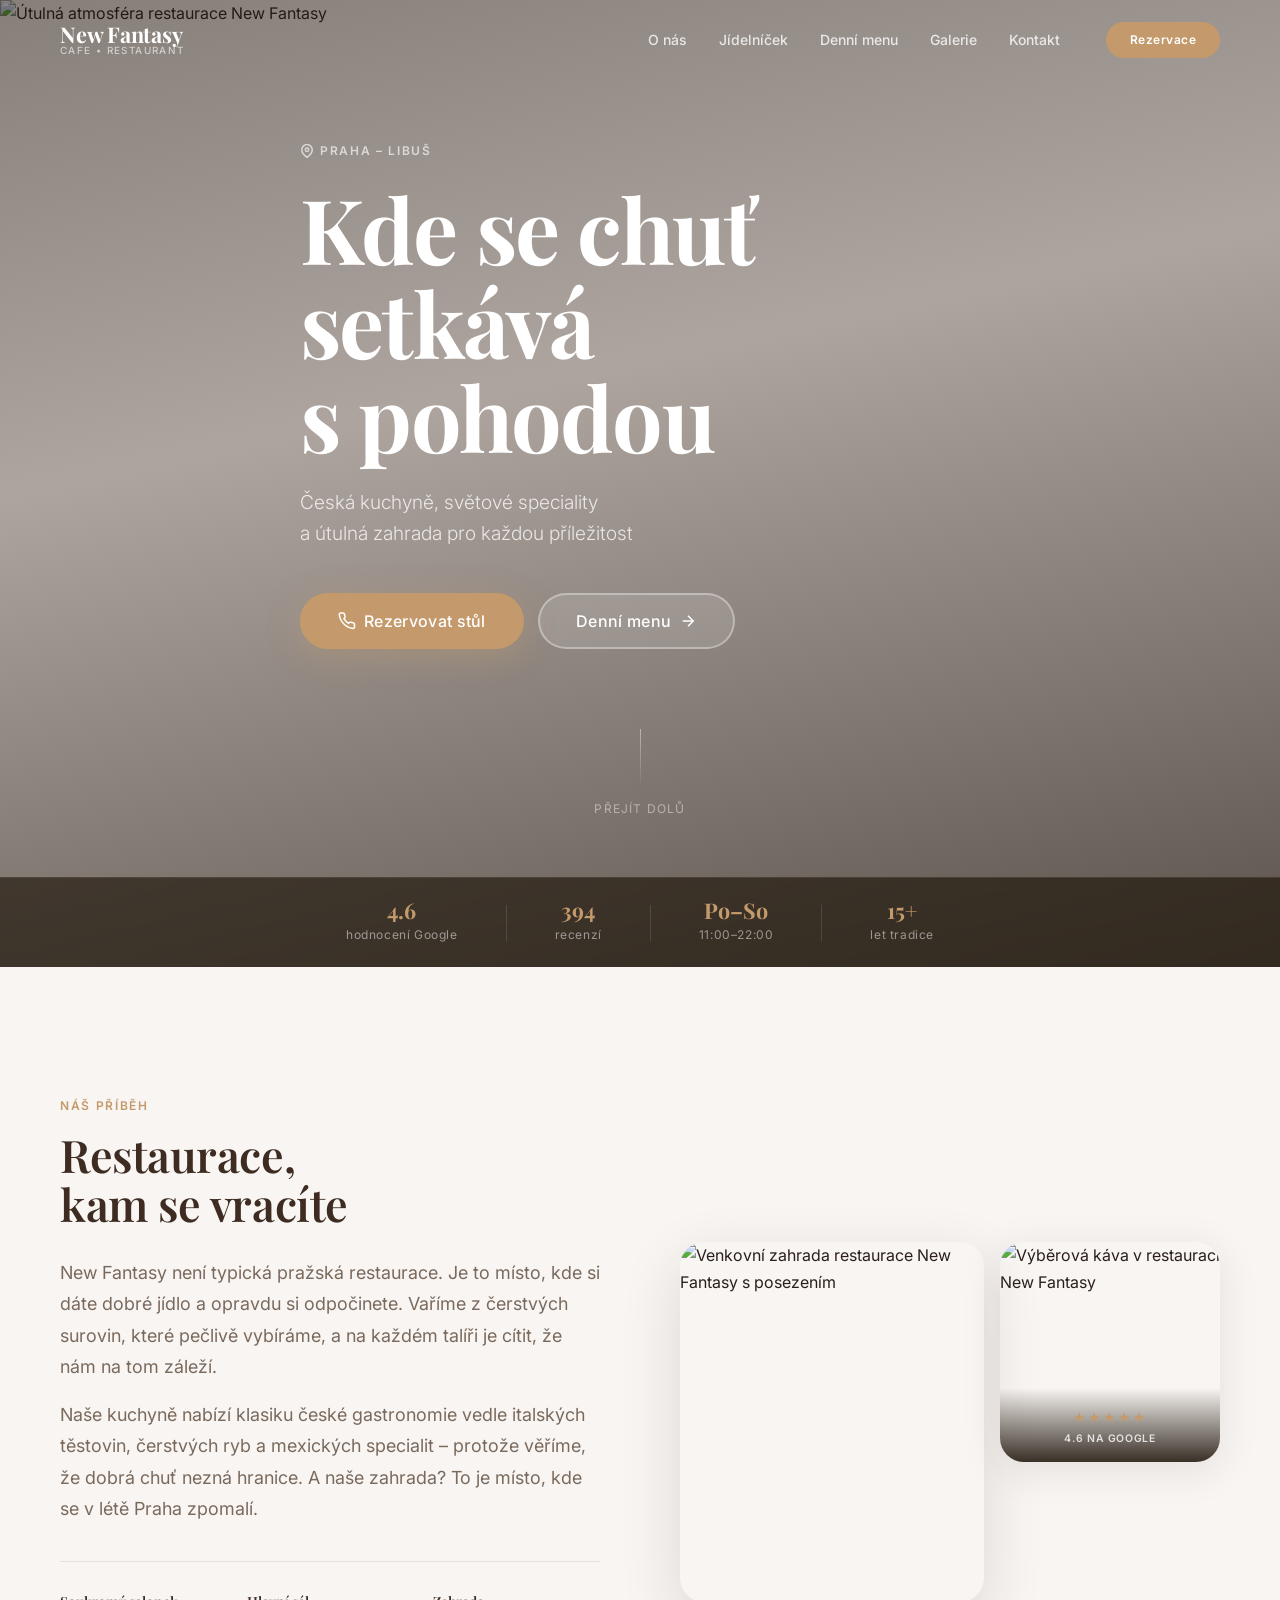
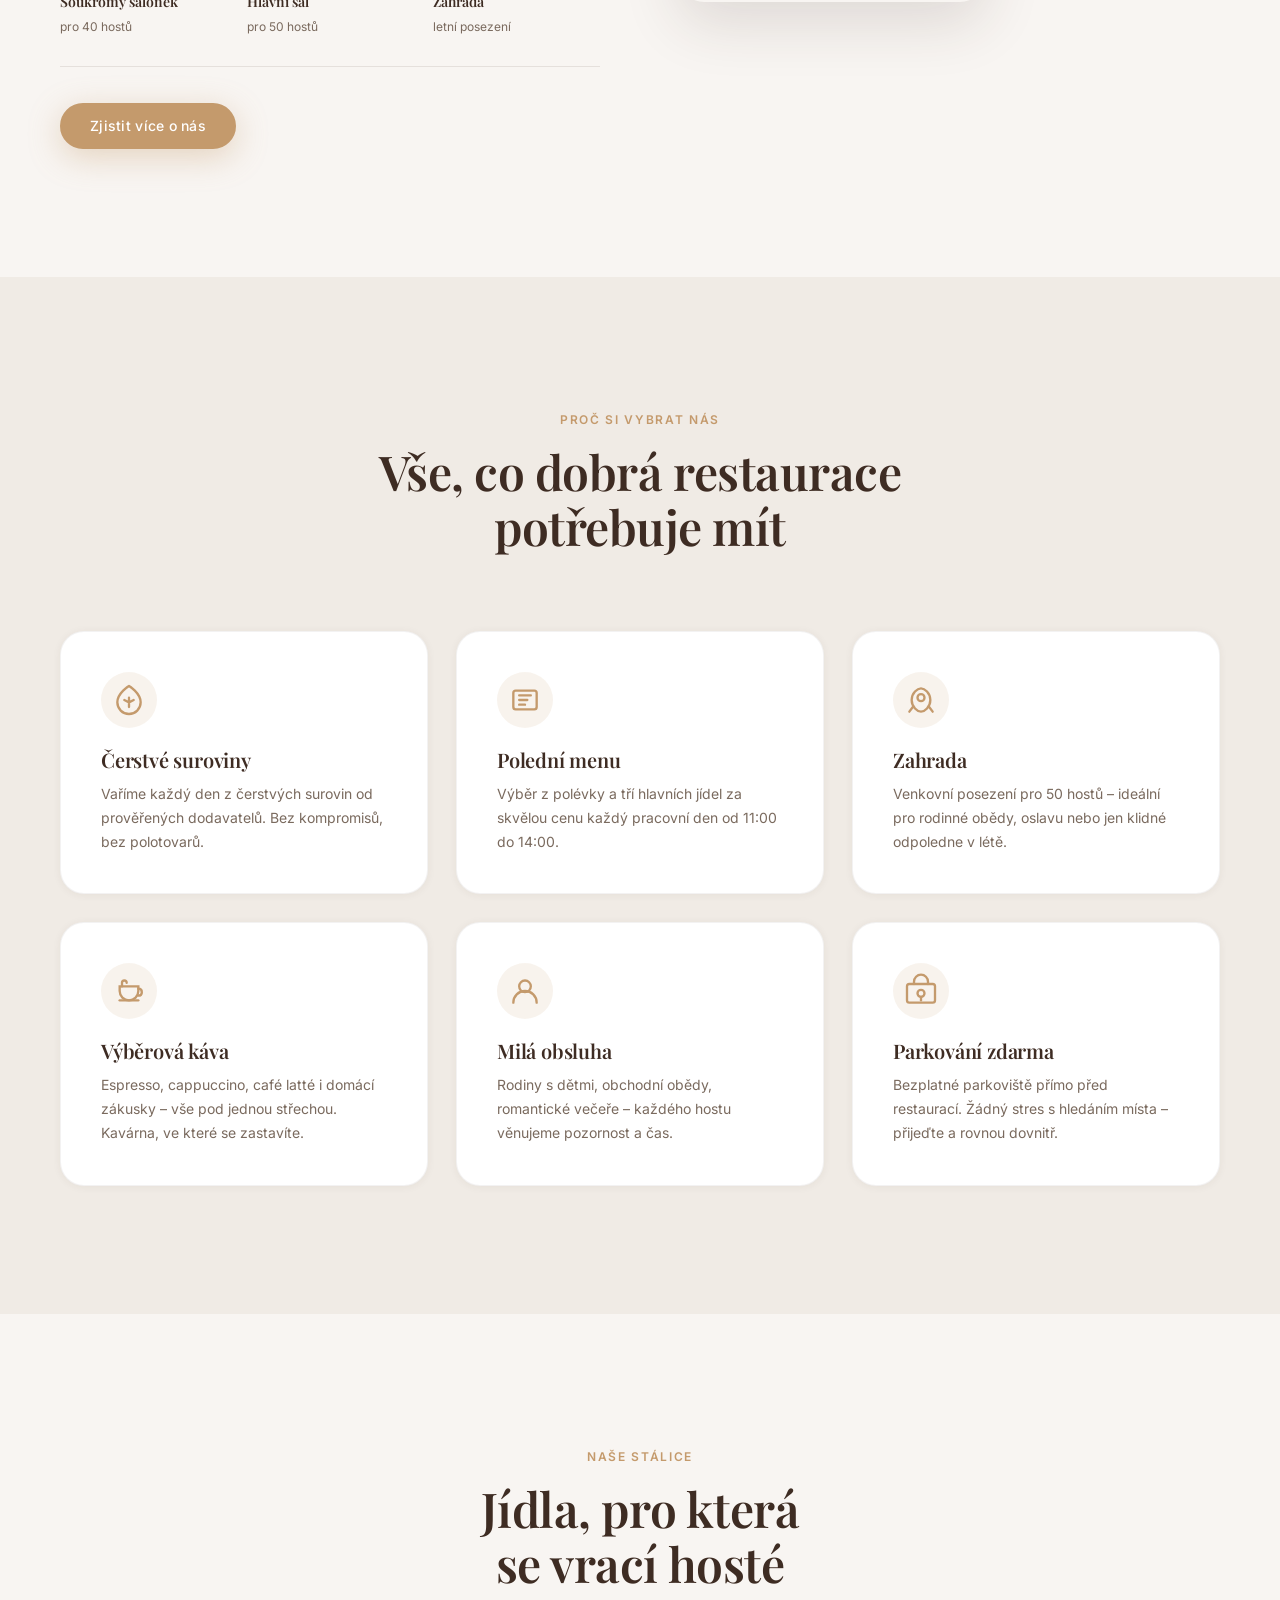
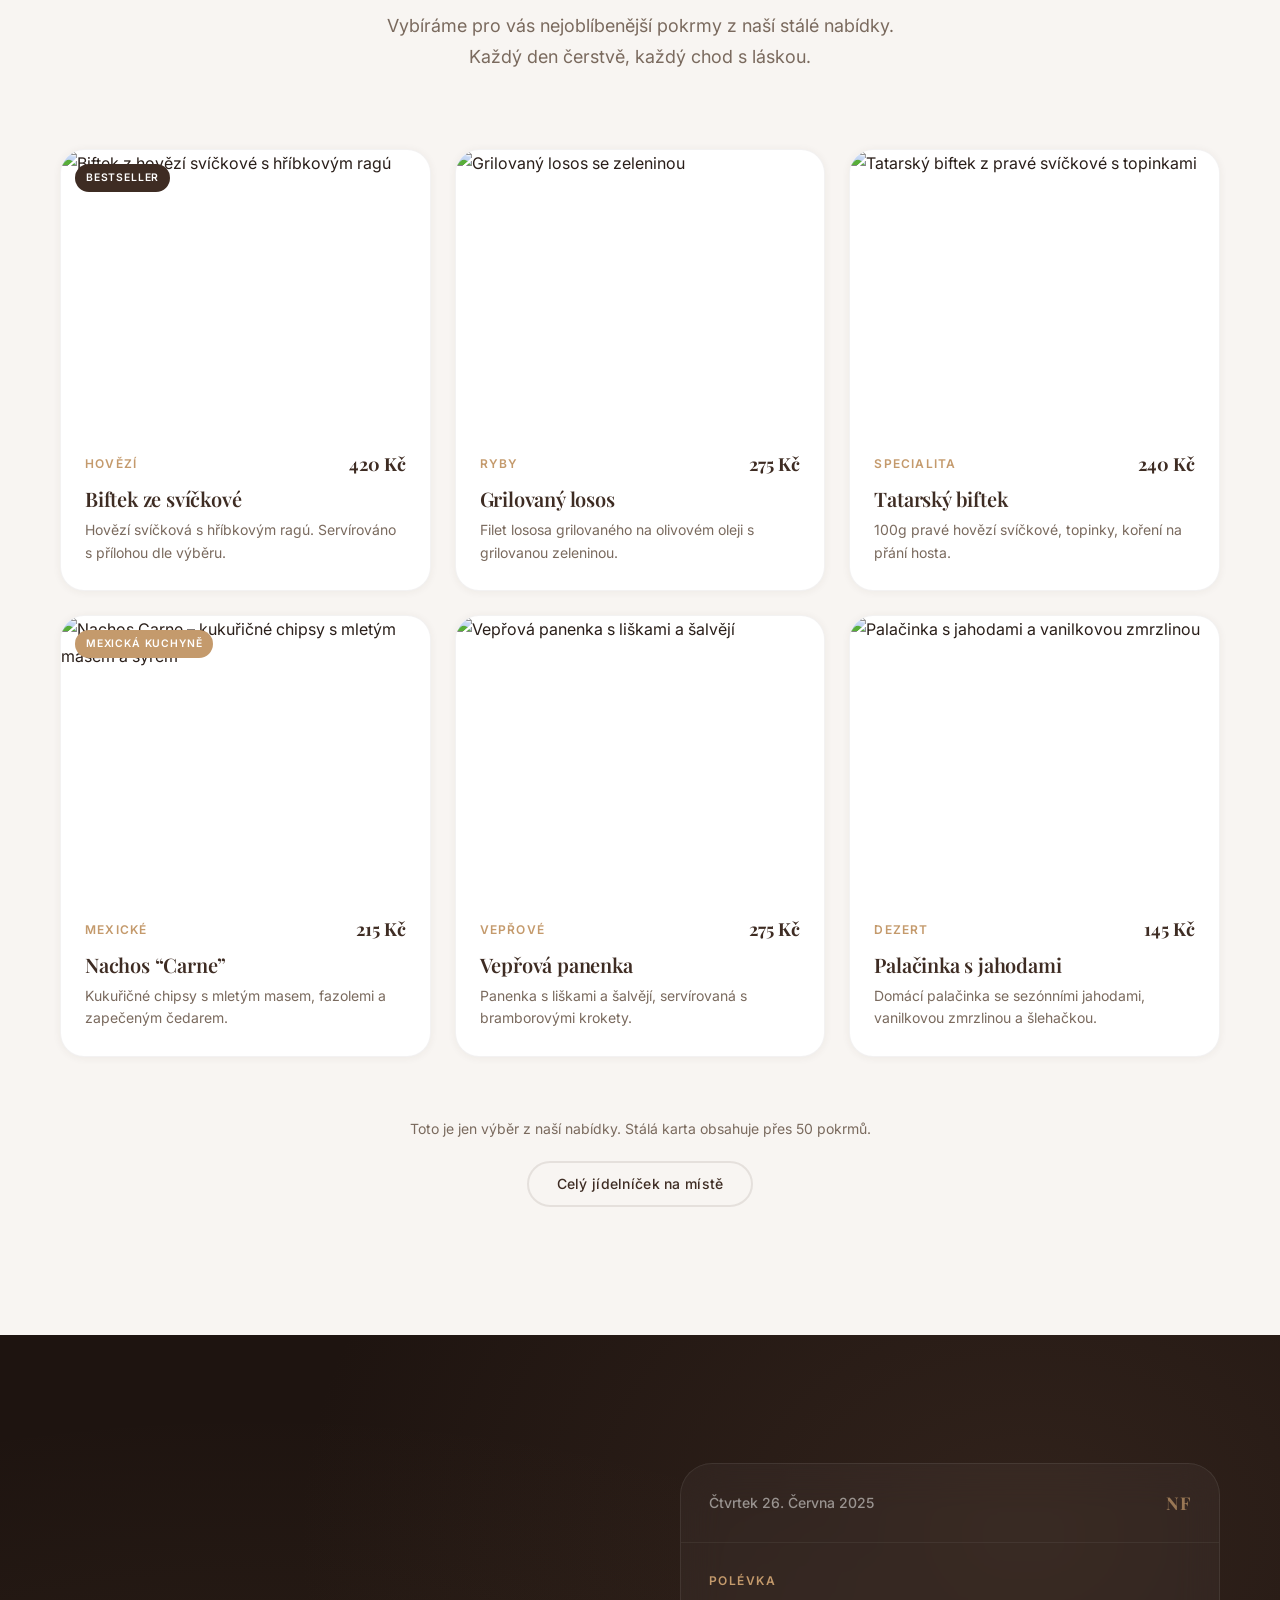
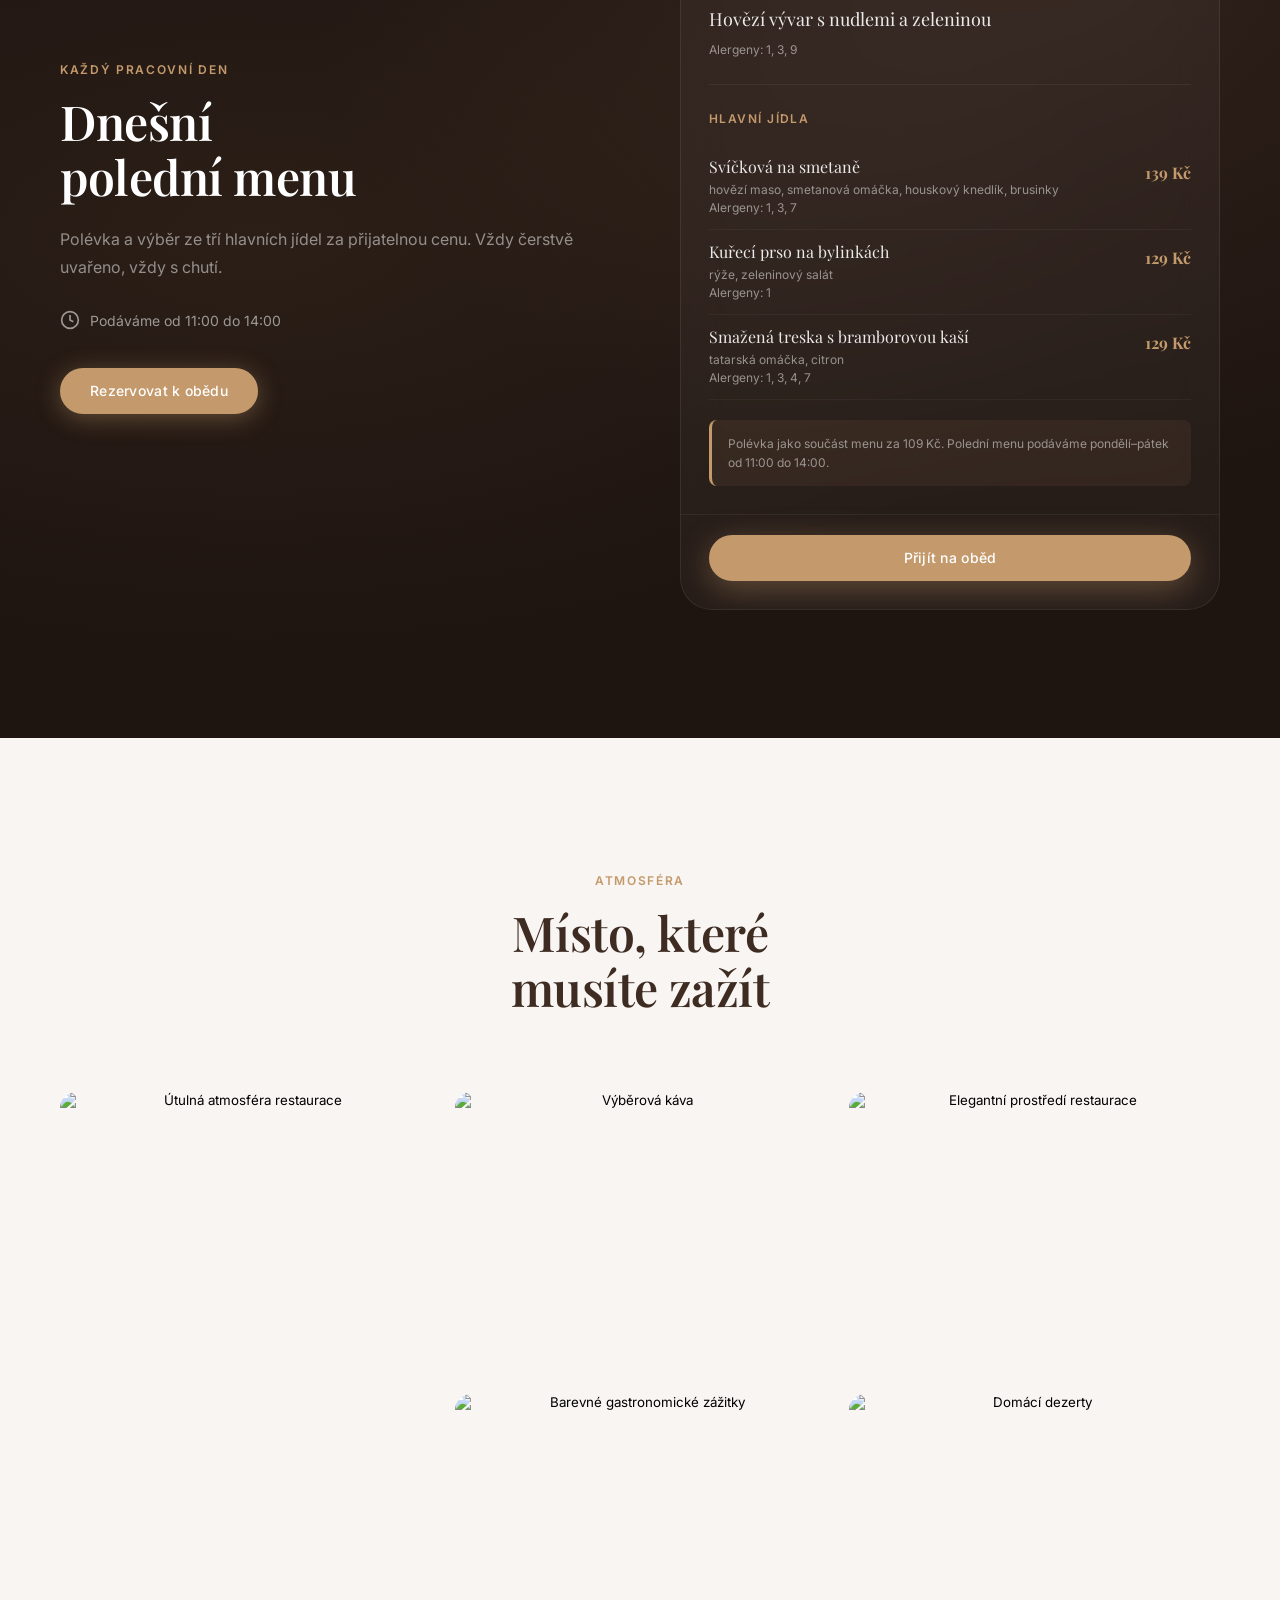
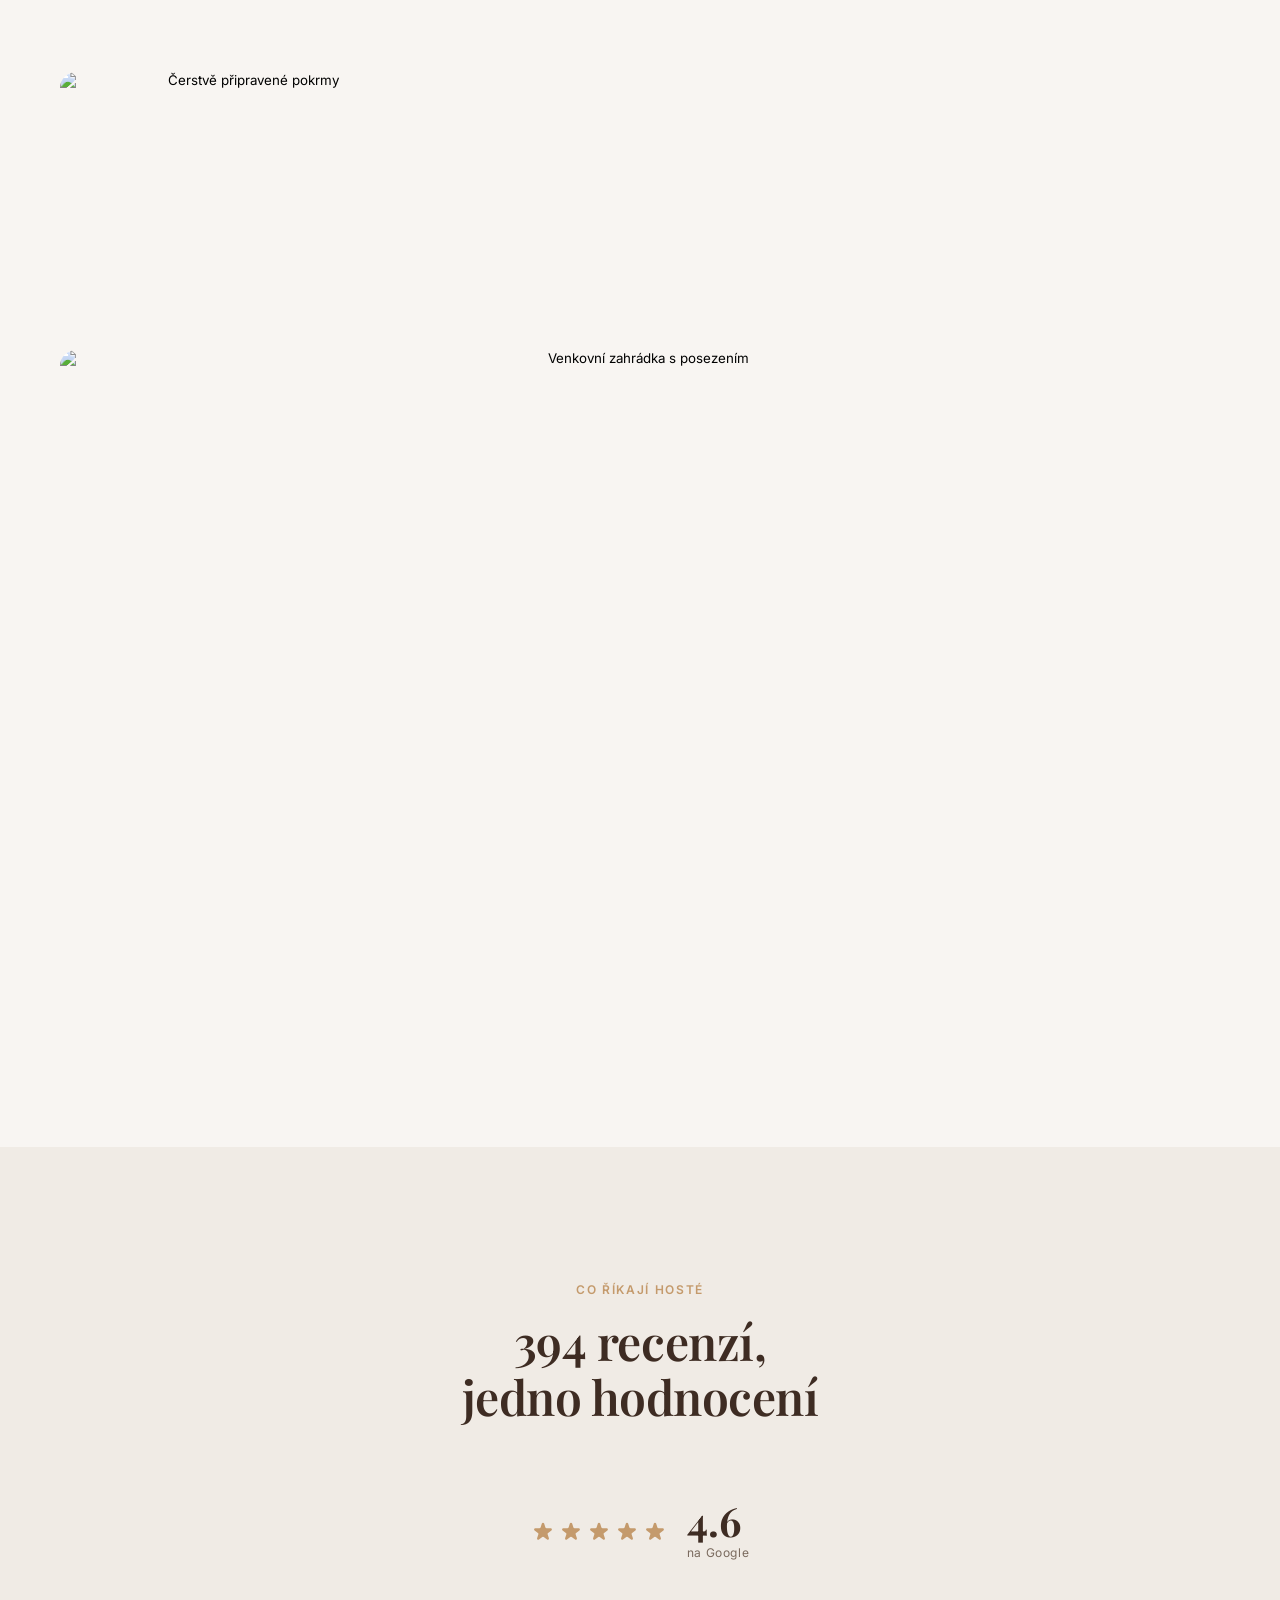
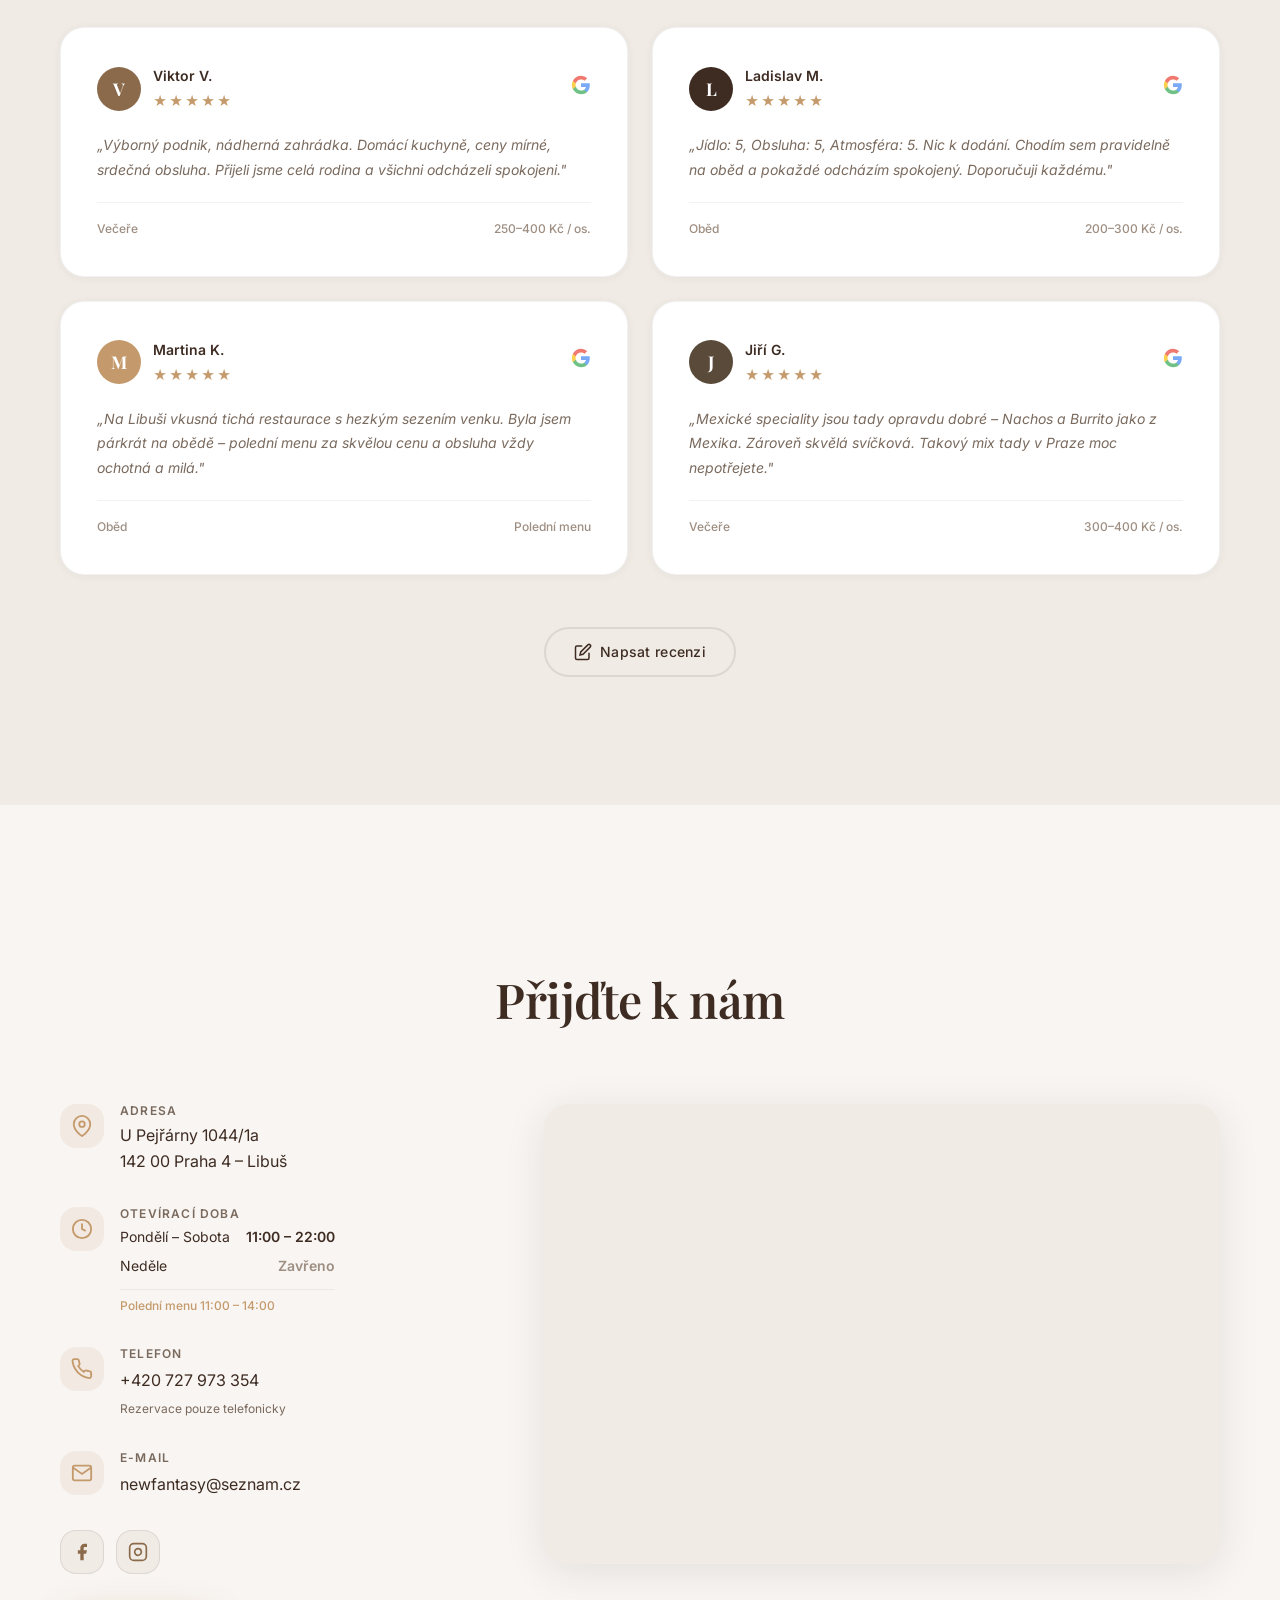
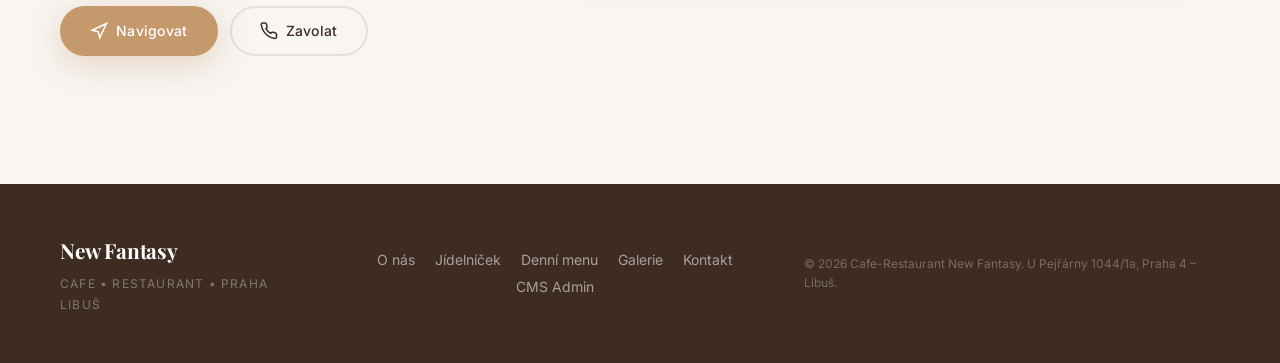
==== index.html @ 0310bd58 "Initial commit – New Fantasy website" ====
<!DOCTYPE html>
<html lang="cs">
<head>
  <meta charset="UTF-8">
  <meta name="viewport" content="width=device-width, initial-scale=1.0">

  <!-- Primary Meta -->
  <title>New Fantasy – Cafe &amp; Restaurant Praha Libuš</title>
  <meta name="title" content="New Fantasy – Cafe &amp; Restaurant Praha Libuš">
  <meta name="description" content="Česká kuchyně, světové speciality a útulná zahrada v Praze–Libuši. Polední menu každý pracovní den od 11:00. Rezervace: +420 727 973 354.">
  <meta name="keywords" content="restaurace Praha Libuš, polední menu Praha 4, česká kuchyně, mexické speciality, zahrada restaurace, New Fantasy, kavárna Libuš">
  <meta name="robots" content="index, follow">
  <link rel="canonical" href="https://www.newfantasy.cz">
  <meta name="theme-color" content="#3E2C23">

  <!-- Open Graph -->
  <meta property="og:type" content="restaurant">
  <meta property="og:url" content="https://www.newfantasy.cz">
  <meta property="og:title" content="New Fantasy – Cafe &amp; Restaurant Praha Libuš">
  <meta property="og:description" content="Česká kuchyně, světové speciality a útulná zahrada v Praze–Libuši. Polední menu každý pracovní den od 11:00.">
  <meta property="og:image" content="https://images.unsplash.com/photo-1414235077428-338989a2e8c0?w=1200&h=630&q=85&auto=format&fit=crop">
  <meta property="og:locale" content="cs_CZ">
  <meta property="og:site_name" content="New Fantasy">

  <!-- Twitter Card -->
  <meta name="twitter:card" content="summary_large_image">
  <meta name="twitter:title" content="New Fantasy – Cafe &amp; Restaurant Praha Libuš">
  <meta name="twitter:description" content="Česká kuchyně, světové speciality a útulná zahrada v Praze–Libuši.">
  <meta name="twitter:image" content="https://images.unsplash.com/photo-1414235077428-338989a2e8c0?w=1200&h=630&q=85&auto=format&fit=crop">

  <!-- Favicon -->
  <link rel="icon" type="image/svg+xml" href="/assets/icons/favicon.svg">
  <link rel="alternate icon" href="/assets/icons/favicon.svg">

  <!-- Preconnect -->
  <link rel="preconnect" href="https://fonts.googleapis.com">
  <link rel="preconnect" href="https://fonts.gstatic.com" crossorigin>
  <link rel="preconnect" href="https://images.unsplash.com">

  <!-- Fonts -->
  <link href="https://fonts.googleapis.com/css2?family=Inter:wght@300;400;500;600&family=Playfair+Display:ital,wght@0,400;0,500;0,600;0,700;1,400;1,600&display=swap" rel="stylesheet">

  <!-- Stylesheet -->
  <link rel="stylesheet" href="/css/style.css">

  <!-- Restaurant Structured Data -->
  <script type="application/ld+json">
  {
    "@context": "https://schema.org",
    "@type": "Restaurant",
    "name": "Cafe-Restaurant New Fantasy",
    "image": "https://images.unsplash.com/photo-1414235077428-338989a2e8c0?w=1200&q=85&auto=format&fit=crop",
    "@id": "https://www.newfantasy.cz",
    "url": "https://www.newfantasy.cz",
    "telephone": "+420727973354",
    "email": "newfantasy@seznam.cz",
    "address": {
      "@type": "PostalAddress",
      "streetAddress": "U Pejřárny 1044/1a",
      "addressLocality": "Praha",
      "postalCode": "142 00",
      "addressRegion": "Praha 4 – Libuš",
      "addressCountry": "CZ"
    },
    "geo": {
      "@type": "GeoCoordinates",
      "latitude": 50.011583,
      "longitude": 14.458167
    },
    "openingHoursSpecification": [
      {
        "@type": "OpeningHoursSpecification",
        "dayOfWeek": ["Monday","Tuesday","Wednesday","Thursday","Friday","Saturday"],
        "opens": "11:00",
        "closes": "22:00"
      }
    ],
    "servesCuisine": ["Czech","International","Mexican"],
    "priceRange": "$$",
    "currenciesAccepted": "CZK",
    "paymentAccepted": "Cash, Credit Card, QR Payment",
    "aggregateRating": {
      "@type": "AggregateRating",
      "ratingValue": "4.6",
      "reviewCount": "394"
    },
    "amenityFeature": [
      {"@type":"LocationFeatureSpecification","name":"Parkoviště","value":true},
      {"@type":"LocationFeatureSpecification","name":"Zahrada","value":true},
      {"@type":"LocationFeatureSpecification","name":"Wi-Fi","value":true},
      {"@type":"LocationFeatureSpecification","name":"Bezbariérový přístup","value":true},
      {"@type":"LocationFeatureSpecification","name":"Stravenky","value":true}
    ],
    "description": "Česká kuchyně, mezinárodní speciality a mexické pokrmy v útulné restauraci s krásnou zahradou v Praze–Libuši. Polední menu každý pracovní den.",
    "hasMap": "https://maps.google.com/?q=U+Pejřárny+1044/1a,+Praha+4+Libuš"
  }
  </script>
</head>
<body>

  <!-- =====================
       NAVIGATION
  ===================== -->
  <header class="site-header" id="site-header" role="banner">
    <nav class="nav container" aria-label="Hlavní navigace">
      <a href="/" class="nav-logo" aria-label="New Fantasy – domovská stránka">
        <span class="nav-logo-main">New Fantasy</span>
        <span class="nav-logo-sub">Cafe &bull; Restaurant</span>
      </a>

      <ul class="nav-links" role="list">
        <li><a href="#about" class="nav-link">O nás</a></li>
        <li><a href="#dishes" class="nav-link">Jídelníček</a></li>
        <li><a href="#menu" class="nav-link">Denní menu</a></li>
        <li><a href="#gallery" class="nav-link">Galerie</a></li>
        <li><a href="#contact" class="nav-link">Kontakt</a></li>
      </ul>

      <a href="tel:+420727973354" class="btn btn-nav" aria-label="Zavolat a rezervovat stůl">
        Rezervace
      </a>

      <button class="nav-toggle" id="nav-toggle" aria-controls="mobile-menu" aria-expanded="false" aria-label="Otevřít menu">
        <span class="nav-toggle-line"></span>
        <span class="nav-toggle-line"></span>
        <span class="nav-toggle-line"></span>
      </button>
    </nav>
  </header>

  <!-- Mobile Menu -->
  <div class="mobile-menu" id="mobile-menu" role="dialog" aria-modal="true" aria-label="Navigační menu" hidden>
    <button class="mobile-menu-close" id="mobile-menu-close" aria-label="Zavřít menu">
      <svg width="24" height="24" viewBox="0 0 24 24" fill="none" stroke="currentColor" stroke-width="2" aria-hidden="true">
        <line x1="18" y1="6" x2="6" y2="18"/><line x1="6" y1="6" x2="18" y2="18"/>
      </svg>
    </button>
    <nav aria-label="Mobilní navigace">
      <ul class="mobile-nav-links" role="list">
        <li><a href="#about" class="mobile-nav-link">O nás</a></li>
        <li><a href="#dishes" class="mobile-nav-link">Jídelníček</a></li>
        <li><a href="#menu" class="mobile-nav-link">Denní menu</a></li>
        <li><a href="#gallery" class="mobile-nav-link">Galerie</a></li>
        <li><a href="#contact" class="mobile-nav-link">Kontakt</a></li>
      </ul>
      <div class="mobile-menu-cta">
        <a href="tel:+420727973354" class="btn btn-primary">Zavolat a rezervovat</a>
      </div>
    </nav>
  </div>
  <div class="mobile-menu-overlay" id="mobile-overlay" aria-hidden="true"></div>


  <main>
    <!-- =====================
         HERO
    ===================== -->
    <section id="hero" class="hero" aria-label="Uvod">
      <div class="hero-media">
        <img
          src="https://images.unsplash.com/photo-1414235077428-338989a2e8c0?w=1920&h=1080&q=85&auto=format&fit=crop"
          alt="Útulná atmosféra restaurace New Fantasy"
          class="hero-bg"
          loading="eager"
          fetchpriority="high"
          width="1920"
          height="1080"
        >
        <div class="hero-overlay" aria-hidden="true"></div>
      </div>

      <div class="hero-content container">
        <p class="hero-location animate-in" aria-label="Praha, Libuš">
          <svg width="14" height="14" viewBox="0 0 24 24" fill="none" stroke="currentColor" stroke-width="2.5" aria-hidden="true"><path d="M21 10c0 7-9 13-9 13s-9-6-9-13a9 9 0 0 1 18 0z"/><circle cx="12" cy="10" r="3"/></svg>
          Praha &ndash; Libuš
        </p>
        <h1 class="hero-title animate-in">
          Kde se chuť<br>setkává s&nbsp;pohodou
        </h1>
        <p class="hero-subtitle animate-in">
          Česká kuchyně, světové speciality<br class="hero-br">a&nbsp;útulná zahrada pro každou příležitost
        </p>
        <div class="hero-actions animate-in">
          <a href="tel:+420727973354" class="btn btn-primary btn-large">
            <svg width="18" height="18" viewBox="0 0 24 24" fill="none" stroke="currentColor" stroke-width="2" aria-hidden="true"><path d="M22 16.92v3a2 2 0 0 1-2.18 2 19.79 19.79 0 0 1-8.63-3.07A19.5 19.5 0 0 1 4.69 12 19.79 19.79 0 0 1 1.64 3.38 2 2 0 0 1 3.62 1.22h3a2 2 0 0 1 2 1.72c.127.96.361 1.903.7 2.81a2 2 0 0 1-.45 2.11L7.91 8.91a16 16 0 0 0 6.18 6.18l.96-.96a2 2 0 0 1 2.11-.45c.907.339 1.85.573 2.81.7A2 2 0 0 1 21.91 16.92z"/></svg>
            Rezervovat stůl
          </a>
          <a href="#menu" class="btn btn-ghost btn-large">
            Denní menu
            <svg width="18" height="18" viewBox="0 0 24 24" fill="none" stroke="currentColor" stroke-width="2" aria-hidden="true"><line x1="5" y1="12" x2="19" y2="12"/><polyline points="12 5 19 12 12 19"/></svg>
          </a>
        </div>
      </div>

      <div class="hero-scroll-indicator animate-in" aria-hidden="true">
        <div class="scroll-line"></div>
        <span class="scroll-label">Přejít dolů</span>
      </div>

      <!-- Hero bottom stats strip -->
      <div class="hero-strip" aria-label="Základní informace">
        <div class="hero-strip-item">
          <span class="strip-value">4.6</span>
          <span class="strip-label">hodnocení Google</span>
        </div>
        <div class="hero-strip-divider" aria-hidden="true"></div>
        <div class="hero-strip-item">
          <span class="strip-value">394</span>
          <span class="strip-label">recenzí</span>
        </div>
        <div class="hero-strip-divider" aria-hidden="true"></div>
        <div class="hero-strip-item">
          <span class="strip-value">Po–So</span>
          <span class="strip-label">11:00–22:00</span>
        </div>
        <div class="hero-strip-divider" aria-hidden="true"></div>
        <div class="hero-strip-item">
          <span class="strip-value">15+</span>
          <span class="strip-label">let tradice</span>
        </div>
      </div>
    </section>


    <!-- =====================
         ABOUT
    ===================== -->
    <section id="about" class="section about" aria-label="O restauraci">
      <div class="container about-grid">
        <div class="about-text">
          <p class="section-label reveal">Náš příběh</p>
          <h2 class="section-title reveal">Restaurace,<br>kam se vracíte</h2>
          <div class="about-body reveal">
            <p>
              New Fantasy není typická pražská restaurace. Je to místo, kde si dáte dobré jídlo a opravdu si odpočinete. Vaříme z čerstvých surovin, které pečlivě vybíráme, a na každém talíři je cítit, že nám na tom záleží.
            </p>
            <p>
              Naše kuchyně nabízí klasiku české gastronomie vedle italských těstovin, čerstvých ryb a mexických specialit – protože věříme, že dobrá chuť nezná hranice. A naše zahrada? To je místo, kde se v létě Praha zpomalí.
            </p>
          </div>
          <div class="about-highlights reveal">
            <div class="about-highlight">
              <strong>Soukromý salonek</strong>
              <span>pro 40 hostů</span>
            </div>
            <div class="about-highlight">
              <strong>Hlavní sál</strong>
              <span>pro 50 hostů</span>
            </div>
            <div class="about-highlight">
              <strong>Zahrada</strong>
              <span>letní posezení</span>
            </div>
          </div>
          <a href="#contact" class="btn btn-primary reveal">Zjistit více o nás</a>
        </div>

        <div class="about-images reveal">
          <div class="about-img-main">
            <img
              src="https://images.unsplash.com/photo-1555396273-367ea4eb4db5?w=800&h=900&q=85&auto=format&fit=crop"
              alt="Venkovní zahrada restaurace New Fantasy s posezením"
              loading="lazy"
              width="800"
              height="900"
            >
          </div>
          <div class="about-img-accent">
            <img
              src="https://images.unsplash.com/photo-1495474472287-4d71bcdd2085?w=400&h=400&q=85&auto=format&fit=crop"
              alt="Výběrová káva v restauraci New Fantasy"
              loading="lazy"
              width="400"
              height="400"
            >
            <div class="about-badge" aria-label="4.6 hvězdy Google hodnocení">
              <div class="badge-stars" aria-hidden="true">★★★★★</div>
              <div class="badge-text">4.6 na Google</div>
            </div>
          </div>
        </div>
      </div>
    </section>


    <!-- =====================
         FEATURES / WHY US
    ===================== -->
    <section id="features" class="section features" aria-label="Proč New Fantasy">
      <div class="container">
        <div class="section-header">
          <p class="section-label reveal">Proč si vybrat nás</p>
          <h2 class="section-title reveal">Vše, co dobrá restaurace<br>potřebuje mít</h2>
        </div>

        <div class="features-grid">

          <div class="feature-card reveal" style="--delay: 0s">
            <div class="feature-icon" aria-hidden="true">
              <svg viewBox="0 0 48 48" fill="none" xmlns="http://www.w3.org/2000/svg">
                <circle cx="24" cy="24" r="24" fill="var(--accent-light)"/>
                <path d="M24 12C24 12 14 18 14 26a10 10 0 0020 0c0-8-10-14-10-14z" stroke="var(--accent)" stroke-width="2" stroke-linejoin="round" fill="none"/>
                <path d="M24 22v8M20 24l4 2 4-2" stroke="var(--accent)" stroke-width="2" stroke-linecap="round" stroke-linejoin="round"/>
              </svg>
            </div>
            <h3 class="feature-title">Čerstvé suroviny</h3>
            <p class="feature-desc">Vaříme každý den z čerstvých surovin od prověřených dodavatelů. Bez kompromisů, bez polotovarů.</p>
          </div>

          <div class="feature-card reveal" style="--delay: 0.08s">
            <div class="feature-icon" aria-hidden="true">
              <svg viewBox="0 0 48 48" fill="none" xmlns="http://www.w3.org/2000/svg">
                <circle cx="24" cy="24" r="24" fill="var(--accent-light)"/>
                <rect x="14" y="16" width="20" height="16" rx="2" stroke="var(--accent)" stroke-width="2" fill="none"/>
                <path d="M19 20h10M19 24h7M19 28h5" stroke="var(--accent)" stroke-width="2" stroke-linecap="round"/>
              </svg>
            </div>
            <h3 class="feature-title">Polední menu</h3>
            <p class="feature-desc">Výběr z polévky a tří hlavních jídel za skvělou cenu každý pracovní den od 11:00 do 14:00.</p>
          </div>

          <div class="feature-card reveal" style="--delay: 0.16s">
            <div class="feature-icon" aria-hidden="true">
              <svg viewBox="0 0 48 48" fill="none" xmlns="http://www.w3.org/2000/svg">
                <circle cx="24" cy="24" r="24" fill="var(--accent-light)"/>
                <path d="M24 14c-3 0-8 4-8 10s5 10 8 10 8-4 8-10-5-10-8-10z" stroke="var(--accent)" stroke-width="2" fill="none"/>
                <path d="M17 30l-3 4M31 30l3 4" stroke="var(--accent)" stroke-width="2" stroke-linecap="round"/>
                <circle cx="24" cy="22" r="3" stroke="var(--accent)" stroke-width="2" fill="none"/>
              </svg>
            </div>
            <h3 class="feature-title">Zahrada</h3>
            <p class="feature-desc">Venkovní posezení pro 50 hostů – ideální pro rodinné obědy, oslavu nebo jen klidné odpoledne v létě.</p>
          </div>

          <div class="feature-card reveal" style="--delay: 0.24s">
            <div class="feature-icon" aria-hidden="true">
              <svg viewBox="0 0 48 48" fill="none" xmlns="http://www.w3.org/2000/svg">
                <circle cx="24" cy="24" r="24" fill="var(--accent-light)"/>
                <path d="M16 20h16v4a8 8 0 01-16 0v-4z" stroke="var(--accent)" stroke-width="2" fill="none"/>
                <path d="M32 22c2 0 3 1 3 3s-1 3-3 3" stroke="var(--accent)" stroke-width="2" stroke-linecap="round" fill="none"/>
                <path d="M18 20v-3a2 2 0 014 0" stroke="var(--accent)" stroke-width="2" stroke-linecap="round" fill="none"/>
                <path d="M16 32h16" stroke="var(--accent)" stroke-width="2" stroke-linecap="round"/>
              </svg>
            </div>
            <h3 class="feature-title">Výběrová káva</h3>
            <p class="feature-desc">Espresso, cappuccino, café latté i domácí zákusky – vše pod jednou střechou. Kavárna, ve které se zastavíte.</p>
          </div>

          <div class="feature-card reveal" style="--delay: 0.32s">
            <div class="feature-icon" aria-hidden="true">
              <svg viewBox="0 0 48 48" fill="none" xmlns="http://www.w3.org/2000/svg">
                <circle cx="24" cy="24" r="24" fill="var(--accent-light)"/>
                <circle cx="24" cy="20" r="5" stroke="var(--accent)" stroke-width="2" fill="none"/>
                <path d="M14 34c0-5.523 4.477-10 10-10s10 4.477 10 10" stroke="var(--accent)" stroke-width="2" stroke-linecap="round" fill="none"/>
              </svg>
            </div>
            <h3 class="feature-title">Milá obsluha</h3>
            <p class="feature-desc">Rodiny s dětmi, obchodní obědy, romantické večeře – každého hostu věnujeme pozornost a čas.</p>
          </div>

          <div class="feature-card reveal" style="--delay: 0.4s">
            <div class="feature-icon" aria-hidden="true">
              <svg viewBox="0 0 48 48" fill="none" xmlns="http://www.w3.org/2000/svg">
                <circle cx="24" cy="24" r="24" fill="var(--accent-light)"/>
                <rect x="12" y="18" width="24" height="16" rx="2" stroke="var(--accent)" stroke-width="2" fill="none"/>
                <path d="M18 18v-2a6 6 0 0112 0v2" stroke="var(--accent)" stroke-width="2" stroke-linecap="round" fill="none"/>
                <circle cx="24" cy="26" r="3" stroke="var(--accent)" stroke-width="2" fill="none"/>
                <path d="M24 29v3" stroke="var(--accent)" stroke-width="2" stroke-linecap="round"/>
              </svg>
            </div>
            <h3 class="feature-title">Parkování zdarma</h3>
            <p class="feature-desc">Bezplatné parkoviště přímo před restaurací. Žádný stres s hledáním místa – přijeďte a rovnou dovnitř.</p>
          </div>

        </div>
      </div>
    </section>


    <!-- =====================
         SIGNATURE DISHES
    ===================== -->
    <section id="dishes" class="section dishes" aria-label="Naše speciality">
      <div class="container">
        <div class="section-header">
          <p class="section-label reveal">Naše stálice</p>
          <h2 class="section-title reveal">Jídla, pro která<br>se vrací hosté</h2>
          <p class="section-desc reveal">Vybíráme pro vás nejoblíbenější pokrmy z naší stálé nabídky. Každý den čerstvě, každý chod s láskou.</p>
        </div>

        <div class="dishes-grid">

          <article class="dish-card reveal" style="--delay: 0s">
            <div class="dish-img-wrap">
              <img
                src="https://images.unsplash.com/photo-1546069901-ba9599a7e63c?w=700&h=520&q=85&auto=format&fit=crop"
                alt="Biftek z hovězí svíčkové s hříbkovým ragú"
                loading="lazy"
                width="700"
                height="520"
              >
              <div class="dish-overlay" aria-hidden="true">
                <a href="#contact" class="dish-overlay-btn">Objednat</a>
              </div>
              <span class="dish-badge">Bestseller</span>
            </div>
            <div class="dish-body">
              <div class="dish-meta">
                <span class="dish-category">Hovězí</span>
                <span class="dish-price">420 Kč</span>
              </div>
              <h3 class="dish-name">Biftek ze svíčkové</h3>
              <p class="dish-desc">Hovězí svíčková s hříbkovým ragú. Servírováno s přílohou dle výběru.</p>
            </div>
          </article>

          <article class="dish-card reveal" style="--delay: 0.1s">
            <div class="dish-img-wrap">
              <img
                src="https://images.unsplash.com/photo-1467003909585-2f8a72700288?w=700&h=520&q=85&auto=format&fit=crop"
                alt="Grilovaný losos se zeleninou"
                loading="lazy"
                width="700"
                height="520"
              >
              <div class="dish-overlay" aria-hidden="true">
                <a href="#contact" class="dish-overlay-btn">Objednat</a>
              </div>
            </div>
            <div class="dish-body">
              <div class="dish-meta">
                <span class="dish-category">Ryby</span>
                <span class="dish-price">275 Kč</span>
              </div>
              <h3 class="dish-name">Grilovaný losos</h3>
              <p class="dish-desc">Filet lososa grilovaného na olivovém oleji s grilovanou zeleninou.</p>
            </div>
          </article>

          <article class="dish-card reveal" style="--delay: 0.2s">
            <div class="dish-img-wrap">
              <img
                src="https://images.unsplash.com/photo-1565299624946-b28f40a0ae38?w=700&h=520&q=85&auto=format&fit=crop"
                alt="Tatarský biftek z pravé svíčkové s topinkami"
                loading="lazy"
                width="700"
                height="520"
              >
              <div class="dish-overlay" aria-hidden="true">
                <a href="#contact" class="dish-overlay-btn">Objednat</a>
              </div>
            </div>
            <div class="dish-body">
              <div class="dish-meta">
                <span class="dish-category">Specialita</span>
                <span class="dish-price">240 Kč</span>
              </div>
              <h3 class="dish-name">Tatarský biftek</h3>
              <p class="dish-desc">100g pravé hovězí svíčkové, topinky, koření na přání hosta.</p>
            </div>
          </article>

          <article class="dish-card reveal" style="--delay: 0s">
            <div class="dish-img-wrap">
              <img
                src="https://images.unsplash.com/photo-1513456852971-30c0b8199d4d?w=700&h=520&q=85&auto=format&fit=crop"
                alt="Nachos Carne – kukuřičné chipsy s mletým masem a sýrem"
                loading="lazy"
                width="700"
                height="520"
              >
              <div class="dish-overlay" aria-hidden="true">
                <a href="#contact" class="dish-overlay-btn">Objednat</a>
              </div>
              <span class="dish-badge dish-badge--new">Mexická kuchyně</span>
            </div>
            <div class="dish-body">
              <div class="dish-meta">
                <span class="dish-category">Mexické</span>
                <span class="dish-price">215 Kč</span>
              </div>
              <h3 class="dish-name">Nachos &ldquo;Carne&rdquo;</h3>
              <p class="dish-desc">Kukuřičné chipsy s mletým masem, fazolemi a zapečeným čedarem.</p>
            </div>
          </article>

          <article class="dish-card reveal" style="--delay: 0.1s">
            <div class="dish-img-wrap">
              <img
                src="https://images.unsplash.com/photo-1544025162-d76694265947?w=700&h=520&q=85&auto=format&fit=crop"
                alt="Vepřová panenka s liškami a šalvějí"
                loading="lazy"
                width="700"
                height="520"
              >
              <div class="dish-overlay" aria-hidden="true">
                <a href="#contact" class="dish-overlay-btn">Objednat</a>
              </div>
            </div>
            <div class="dish-body">
              <div class="dish-meta">
                <span class="dish-category">Vepřové</span>
                <span class="dish-price">275 Kč</span>
              </div>
              <h3 class="dish-name">Vepřová panenka</h3>
              <p class="dish-desc">Panenka s liškami a šalvějí, servírovaná s bramborovými krokety.</p>
            </div>
          </article>

          <article class="dish-card reveal" style="--delay: 0.2s">
            <div class="dish-img-wrap">
              <img
                src="https://images.unsplash.com/photo-1488477181946-6428a0291777?w=700&h=520&q=85&auto=format&fit=crop"
                alt="Palačinka s jahodami a vanilkovou zmrzlinou"
                loading="lazy"
                width="700"
                height="520"
              >
              <div class="dish-overlay" aria-hidden="true">
                <a href="#contact" class="dish-overlay-btn">Objednat</a>
              </div>
            </div>
            <div class="dish-body">
              <div class="dish-meta">
                <span class="dish-category">Dezert</span>
                <span class="dish-price">145 Kč</span>
              </div>
              <h3 class="dish-name">Palačinka s jahodami</h3>
              <p class="dish-desc">Domácí palačinka se sezónními jahodami, vanilkovou zmrzlinou a šlehačkou.</p>
            </div>
          </article>

        </div>

        <div class="dishes-cta reveal">
          <p class="dishes-cta-text">Toto je jen výběr z naší nabídky. Stálá karta obsahuje přes 50 pokrmů.</p>
          <a href="#contact" class="btn btn-outline">Celý jídelníček na místě</a>
        </div>
      </div>
    </section>


    <!-- =====================
         LUNCH MENU PREVIEW
    ===================== -->
    <section id="menu" class="section menu-section" aria-label="Denní polední menu">
      <div class="menu-section-inner">
        <div class="container">
          <div class="menu-layout">
            <div class="menu-side-text">
              <p class="section-label reveal" style="color: var(--accent)">Každý pracovní den</p>
              <h2 class="section-title reveal" style="color: #fff">Dnešní<br>polední menu</h2>
              <p class="menu-side-desc reveal">Polévka a výběr ze tří hlavních jídel za přijatelnou cenu. Vždy čerstvě uvařeno, vždy s chutí.</p>
              <div class="menu-hours reveal">
                <svg width="20" height="20" viewBox="0 0 24 24" fill="none" stroke="currentColor" stroke-width="2" aria-hidden="true"><circle cx="12" cy="12" r="10"/><polyline points="12 6 12 12 16 14"/></svg>
                <span>Podáváme od 11:00 do 14:00</span>
              </div>
              <a href="tel:+420727973354" class="btn btn-accent reveal">Rezervovat k obědu</a>
            </div>

            <div class="menu-card reveal">
              <div class="menu-card-header">
                <div class="menu-card-date" id="menu-date" aria-live="polite">Načítám menu…</div>
                <div class="menu-card-logo" aria-hidden="true">NF</div>
              </div>

              <div id="menu-content" class="menu-card-body" aria-live="polite" aria-label="Obsah denního menu">
                <!-- Injected by JS -->
                <div class="menu-loading">
                  <div class="menu-loading-bar"></div>
                  <div class="menu-loading-bar"></div>
                  <div class="menu-loading-bar"></div>
                  <div class="menu-loading-bar"></div>
                </div>
              </div>

              <div class="menu-card-footer">
                <a href="#contact" class="btn btn-primary btn-full">Přijít na oběd</a>
              </div>
            </div>
          </div>
        </div>
      </div>
    </section>


    <!-- =====================
         GALLERY
    ===================== -->
    <section id="gallery" class="section gallery-section" aria-label="Galerie">
      <div class="container">
        <div class="section-header">
          <p class="section-label reveal">Atmosféra</p>
          <h2 class="section-title reveal">Místo, které<br>musíte zažít</h2>
        </div>

        <div class="gallery-grid" role="list" aria-label="Fotogalerie restaurace">

          <button class="gallery-item gallery-item--tall reveal" aria-label="Zobrazit fotografii restaurace"
            data-src="https://images.unsplash.com/photo-1517248135467-4c7edcad34c4?w=1200&h=1800&q=90&auto=format&fit=crop"
            data-caption="Útulná atmosféra restaurace New Fantasy" role="listitem">
            <img src="https://images.unsplash.com/photo-1517248135467-4c7edcad34c4?w=600&h=900&q=80&auto=format&fit=crop"
              alt="Útulná atmosféra restaurace" loading="lazy" width="600" height="900">
            <div class="gallery-item-overlay" aria-hidden="true">
              <svg width="28" height="28" viewBox="0 0 24 24" fill="none" stroke="white" stroke-width="2"><circle cx="11" cy="11" r="8"/><line x1="21" y1="21" x2="16.65" y2="16.65"/><line x1="11" y1="8" x2="11" y2="14"/><line x1="8" y1="11" x2="14" y2="11"/></svg>
            </div>
          </button>

          <button class="gallery-item reveal" aria-label="Zobrazit fotografii jídla"
            data-src="https://images.unsplash.com/photo-1504674900247-0877df9cc836?w=1200&h=900&q=90&auto=format&fit=crop"
            data-caption="Čerstvě připravené pokrmy" role="listitem">
            <img src="https://images.unsplash.com/photo-1504674900247-0877df9cc836?w=600&h=450&q=80&auto=format&fit=crop"
              alt="Čerstvě připravené pokrmy" loading="lazy" width="600" height="450">
            <div class="gallery-item-overlay" aria-hidden="true">
              <svg width="28" height="28" viewBox="0 0 24 24" fill="none" stroke="white" stroke-width="2"><circle cx="11" cy="11" r="8"/><line x1="21" y1="21" x2="16.65" y2="16.65"/><line x1="11" y1="8" x2="11" y2="14"/><line x1="8" y1="11" x2="14" y2="11"/></svg>
            </div>
          </button>

          <button class="gallery-item reveal" aria-label="Zobrazit fotografii kávy"
            data-src="https://images.unsplash.com/photo-1495474472287-4d71bcdd2085?w=1200&h=900&q=90&auto=format&fit=crop"
            data-caption="Výběrová káva připravená s péčí" role="listitem">
            <img src="https://images.unsplash.com/photo-1495474472287-4d71bcdd2085?w=600&h=450&q=80&auto=format&fit=crop"
              alt="Výběrová káva" loading="lazy" width="600" height="450">
            <div class="gallery-item-overlay" aria-hidden="true">
              <svg width="28" height="28" viewBox="0 0 24 24" fill="none" stroke="white" stroke-width="2"><circle cx="11" cy="11" r="8"/><line x1="21" y1="21" x2="16.65" y2="16.65"/><line x1="11" y1="8" x2="11" y2="14"/><line x1="8" y1="11" x2="14" y2="11"/></svg>
            </div>
          </button>

          <button class="gallery-item gallery-item--tall reveal" aria-label="Zobrazit fotografii exteriéru"
            data-src="https://images.unsplash.com/photo-1540189549336-e6e99c3679fe?w=1200&h=1600&q=90&auto=format&fit=crop"
            data-caption="Barevné gastronomické zážitky" role="listitem">
            <img src="https://images.unsplash.com/photo-1540189549336-e6e99c3679fe?w=600&h=800&q=80&auto=format&fit=crop"
              alt="Barevné gastronomické zážitky" loading="lazy" width="600" height="800">
            <div class="gallery-item-overlay" aria-hidden="true">
              <svg width="28" height="28" viewBox="0 0 24 24" fill="none" stroke="white" stroke-width="2"><circle cx="11" cy="11" r="8"/><line x1="21" y1="21" x2="16.65" y2="16.65"/><line x1="11" y1="8" x2="11" y2="14"/><line x1="8" y1="11" x2="14" y2="11"/></svg>
            </div>
          </button>

          <button class="gallery-item reveal" aria-label="Zobrazit fotografii exteriéru restaurace"
            data-src="https://images.unsplash.com/photo-1414235077428-338989a2e8c0?w=1200&h=900&q=90&auto=format&fit=crop"
            data-caption="Elegantní prostředí restaurace" role="listitem">
            <img src="https://images.unsplash.com/photo-1414235077428-338989a2e8c0?w=600&h=450&q=80&auto=format&fit=crop"
              alt="Elegantní prostředí restaurace" loading="lazy" width="600" height="450">
            <div class="gallery-item-overlay" aria-hidden="true">
              <svg width="28" height="28" viewBox="0 0 24 24" fill="none" stroke="white" stroke-width="2"><circle cx="11" cy="11" r="8"/><line x1="21" y1="21" x2="16.65" y2="16.65"/><line x1="11" y1="8" x2="11" y2="14"/><line x1="8" y1="11" x2="14" y2="11"/></svg>
            </div>
          </button>

          <button class="gallery-item reveal" aria-label="Zobrazit fotografii dezertů"
            data-src="https://images.unsplash.com/photo-1484723091739-30a097e8f929?w=1200&h=900&q=90&auto=format&fit=crop"
            data-caption="Domácí dezerty a sladkosti" role="listitem">
            <img src="https://images.unsplash.com/photo-1484723091739-30a097e8f929?w=600&h=450&q=80&auto=format&fit=crop"
              alt="Domácí dezerty" loading="lazy" width="600" height="450">
            <div class="gallery-item-overlay" aria-hidden="true">
              <svg width="28" height="28" viewBox="0 0 24 24" fill="none" stroke="white" stroke-width="2"><circle cx="11" cy="11" r="8"/><line x1="21" y1="21" x2="16.65" y2="16.65"/><line x1="11" y1="8" x2="11" y2="14"/><line x1="8" y1="11" x2="14" y2="11"/></svg>
            </div>
          </button>

          <button class="gallery-item gallery-item--wide reveal" aria-label="Zobrazit fotografii venkovního posezení"
            data-src="https://images.unsplash.com/photo-1555396273-367ea4eb4db5?w=1600&h=900&q=90&auto=format&fit=crop"
            data-caption="Venkovní zahrádka s posezením" role="listitem">
            <img src="https://images.unsplash.com/photo-1555396273-367ea4eb4db5?w=1200&h=675&q=80&auto=format&fit=crop"
              alt="Venkovní zahrádka s posezením" loading="lazy" width="1200" height="675">
            <div class="gallery-item-overlay" aria-hidden="true">
              <svg width="28" height="28" viewBox="0 0 24 24" fill="none" stroke="white" stroke-width="2"><circle cx="11" cy="11" r="8"/><line x1="21" y1="21" x2="16.65" y2="16.65"/><line x1="11" y1="8" x2="11" y2="14"/><line x1="8" y1="11" x2="14" y2="11"/></svg>
            </div>
          </button>

        </div>
      </div>
    </section>


    <!-- =====================
         REVIEWS
    ===================== -->
    <section id="reviews" class="section reviews-section" aria-label="Recenze hostů">
      <div class="container">
        <div class="section-header">
          <p class="section-label reveal">Co říkají hosté</p>
          <h2 class="section-title reveal">394 recenzí,<br>jedno hodnocení</h2>
        </div>

        <div class="reviews-rating reveal" aria-label="Celkové hodnocení 4.6 z 5 hvězd">
          <div class="rating-stars" aria-hidden="true">
            <svg viewBox="0 0 20 20" fill="var(--accent)"><path d="M9.049 2.927c.3-.921 1.603-.921 1.902 0l1.07 3.292a1 1 0 00.95.69h3.462c.969 0 1.371 1.24.588 1.81l-2.8 2.034a1 1 0 00-.364 1.118l1.07 3.292c.3.921-.755 1.688-1.54 1.118l-2.8-2.034a1 1 0 00-1.175 0l-2.8 2.034c-.784.57-1.838-.197-1.539-1.118l1.07-3.292a1 1 0 00-.364-1.118L2.98 8.72c-.783-.57-.38-1.81.588-1.81h3.461a1 1 0 00.951-.69l1.07-3.292z"/></svg>
            <svg viewBox="0 0 20 20" fill="var(--accent)"><path d="M9.049 2.927c.3-.921 1.603-.921 1.902 0l1.07 3.292a1 1 0 00.95.69h3.462c.969 0 1.371 1.24.588 1.81l-2.8 2.034a1 1 0 00-.364 1.118l1.07 3.292c.3.921-.755 1.688-1.54 1.118l-2.8-2.034a1 1 0 00-1.175 0l-2.8 2.034c-.784.57-1.838-.197-1.539-1.118l1.07-3.292a1 1 0 00-.364-1.118L2.98 8.72c-.783-.57-.38-1.81.588-1.81h3.461a1 1 0 00.951-.69l1.07-3.292z"/></svg>
            <svg viewBox="0 0 20 20" fill="var(--accent)"><path d="M9.049 2.927c.3-.921 1.603-.921 1.902 0l1.07 3.292a1 1 0 00.95.69h3.462c.969 0 1.371 1.24.588 1.81l-2.8 2.034a1 1 0 00-.364 1.118l1.07 3.292c.3.921-.755 1.688-1.54 1.118l-2.8-2.034a1 1 0 00-1.175 0l-2.8 2.034c-.784.57-1.838-.197-1.539-1.118l1.07-3.292a1 1 0 00-.364-1.118L2.98 8.72c-.783-.57-.38-1.81.588-1.81h3.461a1 1 0 00.951-.69l1.07-3.292z"/></svg>
            <svg viewBox="0 0 20 20" fill="var(--accent)"><path d="M9.049 2.927c.3-.921 1.603-.921 1.902 0l1.07 3.292a1 1 0 00.95.69h3.462c.969 0 1.371 1.24.588 1.81l-2.8 2.034a1 1 0 00-.364 1.118l1.07 3.292c.3.921-.755 1.688-1.54 1.118l-2.8-2.034a1 1 0 00-1.175 0l-2.8 2.034c-.784.57-1.838-.197-1.539-1.118l1.07-3.292a1 1 0 00-.364-1.118L2.98 8.72c-.783-.57-.38-1.81.588-1.81h3.461a1 1 0 00.951-.69l1.07-3.292z"/></svg>
            <svg viewBox="0 0 20 20" fill="var(--accent)"><path d="M9.049 2.927c.3-.921 1.603-.921 1.902 0l1.07 3.292a1 1 0 00.95.69h3.462c.969 0 1.371 1.24.588 1.81l-2.8 2.034a1 1 0 00-.364 1.118l1.07 3.292c.3.921-.755 1.688-1.54 1.118l-2.8-2.034a1 1 0 00-1.175 0l-2.8 2.034c-.784.57-1.838-.197-1.539-1.118l1.07-3.292a1 1 0 00-.364-1.118L2.98 8.72c-.783-.57-.38-1.81.588-1.81h3.461a1 1 0 00.951-.69l1.07-3.292z"/></svg>
          </div>
          <div class="rating-score">
            <span class="rating-number">4.6</span>
            <span class="rating-source">na Google</span>
          </div>
        </div>

        <div class="reviews-grid">

          <article class="review-card reveal" style="--delay: 0s">
            <div class="review-header">
              <div class="review-avatar" aria-hidden="true" style="--avatar-color: #8A6A4A">V</div>
              <div class="review-author-info">
                <strong class="review-author">Viktor V.</strong>
                <div class="review-stars" aria-label="5 hvězd">
                  <span aria-hidden="true">★★★★★</span>
                </div>
              </div>
              <div class="review-logo" aria-label="Google recenze">
                <svg viewBox="0 0 24 24" width="20" height="20" aria-hidden="true"><path d="M22.56 12.25c0-.78-.07-1.53-.2-2.25H12v4.26h5.92c-.26 1.37-1.04 2.53-2.21 3.31v2.77h3.57c2.08-1.92 3.28-4.74 3.28-8.09z" fill="#4285F4"/><path d="M12 23c2.97 0 5.46-.98 7.28-2.66l-3.57-2.77c-.98.66-2.23 1.06-3.71 1.06-2.86 0-5.29-1.93-6.16-4.53H2.18v2.84C3.99 20.53 7.7 23 12 23z" fill="#34A853"/><path d="M5.84 14.09c-.22-.66-.35-1.36-.35-2.09s.13-1.43.35-2.09V7.07H2.18C1.43 8.55 1 10.22 1 12s.43 3.45 1.18 4.93l2.85-2.22.81-.62z" fill="#FBBC05"/><path d="M12 5.38c1.62 0 3.06.56 4.21 1.64l3.15-3.15C17.45 2.09 14.97 1 12 1 7.7 1 3.99 3.47 2.18 7.07l3.66 2.84c.87-2.6 3.3-4.53 6.16-4.53z" fill="#EA4335"/></svg>
              </div>
            </div>
            <blockquote class="review-text">
              <p>„Výborný podnik, nádherná zahrádka. Domácí kuchyně, ceny mírné, srdečná obsluha. Přijeli jsme celá rodina a všichni odcházeli spokojeni."</p>
            </blockquote>
            <div class="review-meal">
              <span>Večeře</span>
              <span>250–400 Kč / os.</span>
            </div>
          </article>

          <article class="review-card reveal" style="--delay: 0.1s">
            <div class="review-header">
              <div class="review-avatar" aria-hidden="true" style="--avatar-color: #3E2C23">L</div>
              <div class="review-author-info">
                <strong class="review-author">Ladislav M.</strong>
                <div class="review-stars" aria-label="5 hvězd">
                  <span aria-hidden="true">★★★★★</span>
                </div>
              </div>
              <div class="review-logo" aria-label="Google recenze">
                <svg viewBox="0 0 24 24" width="20" height="20" aria-hidden="true"><path d="M22.56 12.25c0-.78-.07-1.53-.2-2.25H12v4.26h5.92c-.26 1.37-1.04 2.53-2.21 3.31v2.77h3.57c2.08-1.92 3.28-4.74 3.28-8.09z" fill="#4285F4"/><path d="M12 23c2.97 0 5.46-.98 7.28-2.66l-3.57-2.77c-.98.66-2.23 1.06-3.71 1.06-2.86 0-5.29-1.93-6.16-4.53H2.18v2.84C3.99 20.53 7.7 23 12 23z" fill="#34A853"/><path d="M5.84 14.09c-.22-.66-.35-1.36-.35-2.09s.13-1.43.35-2.09V7.07H2.18C1.43 8.55 1 10.22 1 12s.43 3.45 1.18 4.93l2.85-2.22.81-.62z" fill="#FBBC05"/><path d="M12 5.38c1.62 0 3.06.56 4.21 1.64l3.15-3.15C17.45 2.09 14.97 1 12 1 7.7 1 3.99 3.47 2.18 7.07l3.66 2.84c.87-2.6 3.3-4.53 6.16-4.53z" fill="#EA4335"/></svg>
              </div>
            </div>
            <blockquote class="review-text">
              <p>„Jídlo: 5, Obsluha: 5, Atmosféra: 5. Nic k dodání. Chodím sem pravidelně na oběd a pokaždé odcházím spokojený. Doporučuji každému."</p>
            </blockquote>
            <div class="review-meal">
              <span>Oběd</span>
              <span>200–300 Kč / os.</span>
            </div>
          </article>

          <article class="review-card reveal" style="--delay: 0.2s">
            <div class="review-header">
              <div class="review-avatar" aria-hidden="true" style="--avatar-color: #C49A6C">M</div>
              <div class="review-author-info">
                <strong class="review-author">Martina K.</strong>
                <div class="review-stars" aria-label="5 hvězd">
                  <span aria-hidden="true">★★★★★</span>
                </div>
              </div>
              <div class="review-logo" aria-label="Google recenze">
                <svg viewBox="0 0 24 24" width="20" height="20" aria-hidden="true"><path d="M22.56 12.25c0-.78-.07-1.53-.2-2.25H12v4.26h5.92c-.26 1.37-1.04 2.53-2.21 3.31v2.77h3.57c2.08-1.92 3.28-4.74 3.28-8.09z" fill="#4285F4"/><path d="M12 23c2.97 0 5.46-.98 7.28-2.66l-3.57-2.77c-.98.66-2.23 1.06-3.71 1.06-2.86 0-5.29-1.93-6.16-4.53H2.18v2.84C3.99 20.53 7.7 23 12 23z" fill="#34A853"/><path d="M5.84 14.09c-.22-.66-.35-1.36-.35-2.09s.13-1.43.35-2.09V7.07H2.18C1.43 8.55 1 10.22 1 12s.43 3.45 1.18 4.93l2.85-2.22.81-.62z" fill="#FBBC05"/><path d="M12 5.38c1.62 0 3.06.56 4.21 1.64l3.15-3.15C17.45 2.09 14.97 1 12 1 7.7 1 3.99 3.47 2.18 7.07l3.66 2.84c.87-2.6 3.3-4.53 6.16-4.53z" fill="#EA4335"/></svg>
              </div>
            </div>
            <blockquote class="review-text">
              <p>„Na Libuši vkusná tichá restaurace s hezkým sezením venku. Byla jsem párkrát na obědě – polední menu za skvělou cenu a obsluha vždy ochotná a milá."</p>
            </blockquote>
            <div class="review-meal">
              <span>Oběd</span>
              <span>Polední menu</span>
            </div>
          </article>

          <article class="review-card reveal" style="--delay: 0.3s">
            <div class="review-header">
              <div class="review-avatar" aria-hidden="true" style="--avatar-color: #5A4A3A">J</div>
              <div class="review-author-info">
                <strong class="review-author">Jiří G.</strong>
                <div class="review-stars" aria-label="5 hvězd">
                  <span aria-hidden="true">★★★★★</span>
                </div>
              </div>
              <div class="review-logo" aria-label="Google recenze">
                <svg viewBox="0 0 24 24" width="20" height="20" aria-hidden="true"><path d="M22.56 12.25c0-.78-.07-1.53-.2-2.25H12v4.26h5.92c-.26 1.37-1.04 2.53-2.21 3.31v2.77h3.57c2.08-1.92 3.28-4.74 3.28-8.09z" fill="#4285F4"/><path d="M12 23c2.97 0 5.46-.98 7.28-2.66l-3.57-2.77c-.98.66-2.23 1.06-3.71 1.06-2.86 0-5.29-1.93-6.16-4.53H2.18v2.84C3.99 20.53 7.7 23 12 23z" fill="#34A853"/><path d="M5.84 14.09c-.22-.66-.35-1.36-.35-2.09s.13-1.43.35-2.09V7.07H2.18C1.43 8.55 1 10.22 1 12s.43 3.45 1.18 4.93l2.85-2.22.81-.62z" fill="#FBBC05"/><path d="M12 5.38c1.62 0 3.06.56 4.21 1.64l3.15-3.15C17.45 2.09 14.97 1 12 1 7.7 1 3.99 3.47 2.18 7.07l3.66 2.84c.87-2.6 3.3-4.53 6.16-4.53z" fill="#EA4335"/></svg>
              </div>
            </div>
            <blockquote class="review-text">
              <p>„Mexické speciality jsou tady opravdu dobré – Nachos a Burrito jako z Mexika. Zároveň skvělá svíčková. Takový mix tady v Praze moc nepotřejete."</p>
            </blockquote>
            <div class="review-meal">
              <span>Večeře</span>
              <span>300–400 Kč / os.</span>
            </div>
          </article>

        </div>

        <div class="reviews-cta reveal">
          <a
            href="https://g.page/r/new-fantasy-libus/review"
            class="btn btn-outline"
            target="_blank"
            rel="noopener noreferrer"
            aria-label="Napsat recenzi na Google (otevře novou kartu)"
          >
            <svg width="18" height="18" viewBox="0 0 24 24" fill="none" stroke="currentColor" stroke-width="2" aria-hidden="true"><path d="M11 4H4a2 2 0 0 0-2 2v14a2 2 0 0 0 2 2h14a2 2 0 0 0 2-2v-7"/><path d="M18.5 2.5a2.121 2.121 0 0 1 3 3L12 15l-4 1 1-4 9.5-9.5z"/></svg>
            Napsat recenzi
          </a>
        </div>
      </div>
    </section>


    <!-- =====================
         CONTACT
    ===================== -->
    <section id="contact" class="section contact-section" aria-label="Kontakt a mapa">
      <div class="container">
        <div class="section-header">
          <p class="section-label reveal">Kde nás najdete</p>
          <h2 class="section-title reveal">Přijďte k nám</h2>
        </div>

        <div class="contact-grid">
          <div class="contact-info reveal">

            <div class="contact-block">
              <div class="contact-icon" aria-hidden="true">
                <svg width="22" height="22" viewBox="0 0 24 24" fill="none" stroke="currentColor" stroke-width="2"><path d="M21 10c0 7-9 13-9 13s-9-6-9-13a9 9 0 0 1 18 0z"/><circle cx="12" cy="10" r="3"/></svg>
              </div>
              <div>
                <h3 class="contact-label">Adresa</h3>
                <address class="contact-value">
                  U Pejřárny 1044/1a<br>
                  142 00 Praha 4 – Libuš
                </address>
              </div>
            </div>

            <div class="contact-block">
              <div class="contact-icon" aria-hidden="true">
                <svg width="22" height="22" viewBox="0 0 24 24" fill="none" stroke="currentColor" stroke-width="2"><circle cx="12" cy="12" r="10"/><polyline points="12 6 12 12 16 14"/></svg>
              </div>
              <div>
                <h3 class="contact-label">Otevírací doba</h3>
                <div class="contact-value hours-table">
                  <div class="hours-row">
                    <span>Pondělí – Sobota</span>
                    <span class="hours-time">11:00 – 22:00</span>
                  </div>
                  <div class="hours-row hours-closed">
                    <span>Neděle</span>
                    <span class="hours-time">Zavřeno</span>
                  </div>
                  <div class="hours-note">Polední menu 11:00 – 14:00</div>
                </div>
              </div>
            </div>

            <div class="contact-block">
              <div class="contact-icon" aria-hidden="true">
                <svg width="22" height="22" viewBox="0 0 24 24" fill="none" stroke="currentColor" stroke-width="2"><path d="M22 16.92v3a2 2 0 0 1-2.18 2 19.79 19.79 0 0 1-8.63-3.07A19.5 19.5 0 0 1 4.69 12 19.79 19.79 0 0 1 1.64 3.38 2 2 0 0 1 3.62 1.22h3a2 2 0 0 1 2 1.72c.127.96.361 1.903.7 2.81a2 2 0 0 1-.45 2.11L7.91 8.91a16 16 0 0 0 6.18 6.18l.96-.96a2 2 0 0 1 2.11-.45c.907.339 1.85.573 2.81.7A2 2 0 0 1 21.91 16.92z"/></svg>
              </div>
              <div>
                <h3 class="contact-label">Telefon</h3>
                <a href="tel:+420727973354" class="contact-value contact-link">+420 727 973 354</a>
                <p class="contact-note">Rezervace pouze telefonicky</p>
              </div>
            </div>

            <div class="contact-block">
              <div class="contact-icon" aria-hidden="true">
                <svg width="22" height="22" viewBox="0 0 24 24" fill="none" stroke="currentColor" stroke-width="2"><path d="M4 4h16c1.1 0 2 .9 2 2v12c0 1.1-.9 2-2 2H4c-1.1 0-2-.9-2-2V6c0-1.1.9-2 2-2z"/><polyline points="22,6 12,13 2,6"/></svg>
              </div>
              <div>
                <h3 class="contact-label">E-mail</h3>
                <a href="mailto:newfantasy@seznam.cz" class="contact-value contact-link">newfantasy@seznam.cz</a>
              </div>
            </div>

            <div class="contact-social">
              <a href="https://www.facebook.com/p/New-Fantasy-Cafe-Restaurant-100063471433276/" target="_blank" rel="noopener noreferrer" class="social-link" aria-label="Facebook restaurace New Fantasy">
                <svg width="20" height="20" viewBox="0 0 24 24" fill="currentColor" aria-hidden="true"><path d="M18 2h-3a5 5 0 0 0-5 5v3H7v4h3v8h4v-8h3l1-4h-4V7a1 1 0 0 1 1-1h3z"/></svg>
              </a>
              <a href="https://www.instagram.com/newfantasy_cz/" target="_blank" rel="noopener noreferrer" class="social-link" aria-label="Instagram restaurace New Fantasy">
                <svg width="20" height="20" viewBox="0 0 24 24" fill="none" stroke="currentColor" stroke-width="2" aria-hidden="true"><rect x="2" y="2" width="20" height="20" rx="5" ry="5"/><path d="M16 11.37A4 4 0 1 1 12.63 8 4 4 0 0 1 16 11.37z"/><line x1="17.5" y1="6.5" x2="17.51" y2="6.5"/></svg>
              </a>
            </div>

            <div class="contact-actions">
              <a href="https://maps.google.com/maps?q=50.011583,14.458167" target="_blank" rel="noopener noreferrer" class="btn btn-primary" aria-label="Navigovat k restauraci (otevře Google Maps)">
                <svg width="18" height="18" viewBox="0 0 24 24" fill="none" stroke="currentColor" stroke-width="2" aria-hidden="true"><polygon points="3 11 22 2 13 21 11 13 3 11"/></svg>
                Navigovat
              </a>
              <a href="tel:+420727973354" class="btn btn-outline" aria-label="Zavolat do restaurace">
                <svg width="18" height="18" viewBox="0 0 24 24" fill="none" stroke="currentColor" stroke-width="2" aria-hidden="true"><path d="M22 16.92v3a2 2 0 0 1-2.18 2 19.79 19.79 0 0 1-8.63-3.07A19.5 19.5 0 0 1 4.69 12 19.79 19.79 0 0 1 1.64 3.38 2 2 0 0 1 3.62 1.22h3a2 2 0 0 1 2 1.72c.127.96.361 1.903.7 2.81a2 2 0 0 1-.45 2.11L7.91 8.91a16 16 0 0 0 6.18 6.18l.96-.96a2 2 0 0 1 2.11-.45c.907.339 1.85.573 2.81.7A2 2 0 0 1 21.91 16.92z"/></svg>
                Zavolat
              </a>
            </div>
          </div>

          <div class="contact-map reveal">
            <iframe
              src="https://maps.google.com/maps?q=50.011583,14.458167&z=16&output=embed"
              width="100%"
              height="100%"
              style="border:0;"
              allowfullscreen=""
              loading="lazy"
              referrerpolicy="no-referrer-when-downgrade"
              title="Mapa – Cafe-Restaurant New Fantasy, U Pejřárny 1044/1a, Praha 4 – Libuš"
              aria-label="Google Maps – poloha restaurace New Fantasy"
            ></iframe>
          </div>
        </div>
      </div>
    </section>
  </main>


  <!-- =====================
       FOOTER
  ===================== -->
  <footer class="footer" role="contentinfo">
    <div class="container footer-inner">
      <div class="footer-brand">
        <p class="footer-logo">New Fantasy</p>
        <p class="footer-tagline">Cafe &bull; Restaurant &bull; Praha Libuš</p>
      </div>
      <nav class="footer-nav" aria-label="Navigace v patičce">
        <a href="#about">O nás</a>
        <a href="#dishes">Jídelníček</a>
        <a href="#menu">Denní menu</a>
        <a href="#gallery">Galerie</a>
        <a href="#contact">Kontakt</a>
        <a href="/admin/">CMS Admin</a>
      </nav>
      <div class="footer-copy">
        <p>&copy; <span id="footer-year">2025</span> Cafe-Restaurant New Fantasy. U Pejřárny 1044/1a, Praha 4 – Libuš.</p>
      </div>
    </div>
  </footer>


  <!-- =====================
       LIGHTBOX
  ===================== -->
  <div class="lightbox" id="lightbox" role="dialog" aria-modal="true" aria-label="Prohlížeč fotografií" hidden>
    <button class="lightbox-close" id="lightbox-close" aria-label="Zavřít prohlížeč fotografií">
      <svg width="24" height="24" viewBox="0 0 24 24" fill="none" stroke="currentColor" stroke-width="2.5" aria-hidden="true">
        <line x1="18" y1="6" x2="6" y2="18"/><line x1="6" y1="6" x2="18" y2="18"/>
      </svg>
    </button>
    <button class="lightbox-prev" id="lightbox-prev" aria-label="Předchozí fotografie">
      <svg width="24" height="24" viewBox="0 0 24 24" fill="none" stroke="currentColor" stroke-width="2.5" aria-hidden="true">
        <polyline points="15 18 9 12 15 6"/>
      </svg>
    </button>
    <div class="lightbox-stage">
      <img src="" alt="" class="lightbox-img" id="lightbox-img">
      <p class="lightbox-caption" id="lightbox-caption"></p>
    </div>
    <button class="lightbox-next" id="lightbox-next" aria-label="Další fotografie">
      <svg width="24" height="24" viewBox="0 0 24 24" fill="none" stroke="currentColor" stroke-width="2.5" aria-hidden="true">
        <polyline points="9 18 15 12 9 6"/>
      </svg>
    </button>
    <div class="lightbox-counter" id="lightbox-counter" aria-live="polite"></div>
  </div>
  <div class="lightbox-backdrop" id="lightbox-backdrop" aria-hidden="true"></div>


  <!-- JavaScript -->
  <script src="/js/main.js" defer></script>
</body>
</html>
---- css/style.css ----
/* ============================================================
   NEW FANTASY – Cafe & Restaurant
   style.css
   ============================================================ */

/* ============================================================
   1. CSS CUSTOM PROPERTIES
   ============================================================ */
:root {
  /* Brand Colors */
  --bg:          #F8F5F2;
  --primary:     #3E2C23;
  --secondary:   #8A6A4A;
  --accent:      #C49A6C;
  --accent-dark: #A67C52;
  --accent-light:rgba(196, 154, 108, 0.12);

  /* Text */
  --text:        #2A1F1A;
  --text-muted:  #7A6A5E;
  --text-light:  #9E8E82;

  /* Surfaces */
  --white:       #FFFFFF;
  --surface:     #F0EBE5;
  --surface-2:   #E8E0D8;
  --border:      rgba(62, 44, 35, 0.10);
  --border-2:    rgba(62, 44, 35, 0.06);

  /* Dark (menu section) */
  --dark:        #1E1410;
  --dark-2:      #281A14;
  --dark-text:   rgba(255,255,255,0.85);
  --dark-muted:  rgba(255,255,255,0.50);

  /* Typography */
  --font-serif: 'Playfair Display', Georgia, 'Times New Roman', serif;
  --font-sans:  'Inter', -apple-system, BlinkMacSystemFont, 'Segoe UI', sans-serif;

  /* Fluid type scale */
  --text-xs:   0.75rem;
  --text-sm:   0.875rem;
  --text-base: 1rem;
  --text-lg:   1.125rem;
  --text-xl:   1.25rem;
  --text-2xl:  1.5rem;
  --text-3xl:  clamp(1.75rem, 3vw, 2.25rem);
  --text-4xl:  clamp(2.25rem, 4vw, 3rem);
  --text-5xl:  clamp(3rem, 5.5vw, 4.5rem);
  --text-6xl:  clamp(3.5rem, 7vw, 6rem);

  /* Spacing */
  --section-py: clamp(80px, 10vw, 140px);
  --container-px: clamp(20px, 5vw, 60px);
  --max-w: 1240px;
  --nav-h: 80px;

  /* Effects */
  --shadow-xs:  0 1px 8px rgba(62, 44, 35, 0.06);
  --shadow-sm:  0 2px 16px rgba(62, 44, 35, 0.08);
  --shadow-md:  0 8px 40px rgba(62, 44, 35, 0.10);
  --shadow-lg:  0 20px 60px rgba(62, 44, 35, 0.14);
  --shadow-xl:  0 32px 80px rgba(62, 44, 35, 0.18);
  --shadow-accent: 0 8px 32px rgba(196, 154, 108, 0.38);

  --radius-xs:   4px;
  --radius-sm:   8px;
  --radius-md:   16px;
  --radius-lg:   24px;
  --radius-xl:   32px;
  --radius-pill: 9999px;

  --ease: cubic-bezier(0.4, 0, 0.2, 1);
  --ease-out: cubic-bezier(0, 0, 0.2, 1);
  --ease-in:  cubic-bezier(0.4, 0, 1, 1);
  --spring:   cubic-bezier(0.34, 1.56, 0.64, 1);
  --t:        0.28s;
  --t-slow:   0.55s;
}

/* ============================================================
   2. RESET & BASE
   ============================================================ */
*, *::before, *::after {
  box-sizing: border-box;
  margin: 0;
  padding: 0;
}

html {
  scroll-behavior: smooth;
  -webkit-text-size-adjust: 100%;
  font-size: 16px;
}

@media (prefers-reduced-motion: reduce) {
  html { scroll-behavior: auto; }
  *, *::before, *::after {
    animation-duration: 0.01ms !important;
    transition-duration: 0.01ms !important;
  }
}

body {
  font-family: var(--font-sans);
  font-size: var(--text-base);
  line-height: 1.7;
  color: var(--text);
  background-color: var(--bg);
  -webkit-font-smoothing: antialiased;
  -moz-osx-font-smoothing: grayscale;
  overflow-x: hidden;
}

body.menu-open {
  overflow: hidden;
}

img {
  display: block;
  max-width: 100%;
  height: auto;
}

a {
  color: inherit;
  text-decoration: none;
}

ul, ol {
  list-style: none;
}

button {
  font-family: inherit;
  cursor: pointer;
  background: none;
  border: none;
}

address {
  font-style: normal;
}

/* ============================================================
   3. TYPOGRAPHY
   ============================================================ */
h1, h2, h3, h4, h5, h6 {
  font-family: var(--font-serif);
  font-weight: 600;
  line-height: 1.15;
  letter-spacing: -0.01em;
  color: var(--primary);
}

h1 { font-size: var(--text-6xl); }
h2 { font-size: var(--text-4xl); }
h3 { font-size: var(--text-2xl); }

p { line-height: 1.75; }

strong { font-weight: 600; }

/* ============================================================
   4. LAYOUT UTILITIES
   ============================================================ */
.container {
  width: 100%;
  max-width: calc(var(--max-w) + var(--container-px) * 2);
  margin-inline: auto;
  padding-inline: var(--container-px);
}

.section {
  padding-block: var(--section-py);
}

.section-header {
  text-align: center;
  margin-bottom: clamp(48px, 6vw, 80px);
}

.section-label {
  display: inline-block;
  font-family: var(--font-sans);
  font-size: var(--text-xs);
  font-weight: 600;
  letter-spacing: 0.14em;
  text-transform: uppercase;
  color: var(--accent);
  margin-bottom: 14px;
}

.section-title {
  font-size: var(--text-4xl);
  color: var(--primary);
  margin-bottom: 20px;
}

.section-desc {
  font-size: var(--text-lg);
  color: var(--text-muted);
  max-width: 560px;
  margin-inline: auto;
  line-height: 1.7;
}

/* ============================================================
   5. BUTTONS
   ============================================================ */
.btn {
  display: inline-flex;
  align-items: center;
  gap: 8px;
  padding: 14px 28px;
  border-radius: var(--radius-pill);
  font-family: var(--font-sans);
  font-size: var(--text-sm);
  font-weight: 500;
  letter-spacing: 0.02em;
  text-decoration: none;
  border: 2px solid transparent;
  transition: background var(--t) var(--ease),
              color var(--t) var(--ease),
              border-color var(--t) var(--ease),
              transform var(--t) var(--spring),
              box-shadow var(--t) var(--ease);
  white-space: nowrap;
  cursor: pointer;
  line-height: 1;
}

.btn:focus-visible {
  outline: 3px solid var(--accent);
  outline-offset: 3px;
}

.btn-primary {
  background: var(--accent);
  color: var(--white);
  border-color: var(--accent);
  box-shadow: var(--shadow-accent);
}
.btn-primary:hover {
  background: var(--accent-dark);
  border-color: var(--accent-dark);
  transform: translateY(-2px);
  box-shadow: 0 12px 40px rgba(196, 154, 108, 0.45);
}

.btn-outline {
  background: transparent;
  color: var(--primary);
  border-color: var(--border);
}
.btn-outline:hover {
  background: var(--primary);
  color: var(--white);
  border-color: var(--primary);
  transform: translateY(-2px);
}

.btn-ghost {
  background: rgba(255,255,255,0.12);
  color: var(--white);
  border-color: rgba(255,255,255,0.35);
  backdrop-filter: blur(8px);
}
.btn-ghost:hover {
  background: rgba(255,255,255,0.22);
  border-color: rgba(255,255,255,0.6);
  transform: translateY(-2px);
}

.btn-accent {
  background: var(--accent);
  color: var(--white);
  border-color: var(--accent);
  box-shadow: 0 4px 24px rgba(196, 154, 108, 0.40);
}
.btn-accent:hover {
  background: var(--white);
  color: var(--accent-dark);
  border-color: var(--white);
  box-shadow: 0 8px 32px rgba(255,255,255,0.30);
  transform: translateY(-2px);
}

.btn-nav {
  background: var(--accent);
  color: var(--white);
  border-color: var(--accent);
  padding: 10px 22px;
  font-size: var(--text-xs);
  font-weight: 600;
  letter-spacing: 0.04em;
}
.btn-nav:hover {
  background: var(--accent-dark);
  border-color: var(--accent-dark);
  transform: translateY(-1px);
  box-shadow: var(--shadow-accent);
}

.btn-large {
  padding: 17px 36px;
  font-size: var(--text-base);
}

.btn-full {
  width: 100%;
  justify-content: center;
}

/* ============================================================
   6. HEADER / NAVIGATION
   ============================================================ */
.site-header {
  position: fixed;
  top: 0;
  left: 0;
  right: 0;
  z-index: 900;
  height: var(--nav-h);
  transition: background var(--t-slow) var(--ease),
              box-shadow var(--t-slow) var(--ease),
              backdrop-filter var(--t-slow) var(--ease);
}

.site-header.scrolled {
  background: rgba(248, 245, 242, 0.96);
  backdrop-filter: blur(20px);
  -webkit-backdrop-filter: blur(20px);
  box-shadow: 0 1px 0 var(--border), var(--shadow-sm);
}

.nav {
  display: flex;
  align-items: center;
  gap: 32px;
  height: 100%;
}

/* Logo */
.nav-logo {
  display: flex;
  flex-direction: column;
  gap: 1px;
  text-decoration: none;
  flex-shrink: 0;
  margin-right: auto;
  transition: opacity var(--t) var(--ease);
}
.nav-logo:hover { opacity: 0.75; }

.nav-logo-main {
  font-family: var(--font-serif);
  font-size: 1.35rem;
  font-weight: 700;
  letter-spacing: -0.01em;
  color: var(--white);
  transition: color var(--t-slow) var(--ease);
  line-height: 1;
}
.nav-logo-sub {
  font-family: var(--font-sans);
  font-size: 0.62rem;
  font-weight: 500;
  letter-spacing: 0.14em;
  text-transform: uppercase;
  color: rgba(255,255,255,0.60);
  transition: color var(--t-slow) var(--ease);
  line-height: 1;
}

.site-header.scrolled .nav-logo-main { color: var(--primary); }
.site-header.scrolled .nav-logo-sub  { color: var(--text-muted); }

/* Nav links */
.nav-links {
  display: none;
  gap: 4px;
  align-items: center;
}

@media (min-width: 1024px) {
  .nav-links { display: flex; }
}

.nav-link {
  font-size: var(--text-sm);
  font-weight: 500;
  padding: 8px 14px;
  border-radius: var(--radius-pill);
  color: rgba(255,255,255,0.80);
  transition: color var(--t) var(--ease),
              background var(--t) var(--ease);
  position: relative;
}
.nav-link:hover {
  color: var(--white);
  background: rgba(255,255,255,0.10);
}

.nav-link--active {
  color: var(--accent) !important;
}

.site-header.scrolled .nav-link {
  color: var(--text-muted);
}
.site-header.scrolled .nav-link:hover {
  color: var(--primary);
  background: var(--surface);
}
.site-header.scrolled .nav-link--active {
  color: var(--accent) !important;
}

/* Hamburger */
.nav-toggle {
  display: flex;
  flex-direction: column;
  gap: 5px;
  padding: 8px;
  margin-left: auto;
  border-radius: var(--radius-sm);
  transition: background var(--t) var(--ease);
}
.nav-toggle:hover { background: rgba(255,255,255,0.10); }
.site-header.scrolled .nav-toggle:hover { background: var(--surface); }

.nav-toggle-line {
  display: block;
  width: 24px;
  height: 2px;
  background: var(--white);
  border-radius: 2px;
  transition: background var(--t-slow) var(--ease),
              transform var(--t) var(--ease),
              opacity var(--t) var(--ease);
}
.site-header.scrolled .nav-toggle-line { background: var(--primary); }

.nav-toggle.is-open .nav-toggle-line:nth-child(1) { transform: translateY(7px) rotate(45deg); }
.nav-toggle.is-open .nav-toggle-line:nth-child(2) { opacity: 0; transform: scaleX(0); }
.nav-toggle.is-open .nav-toggle-line:nth-child(3) { transform: translateY(-7px) rotate(-45deg); }

@media (min-width: 1024px) {
  .nav-toggle { display: none; }
}

/* ============================================================
   7. MOBILE MENU
   ============================================================ */
.mobile-menu {
  position: fixed;
  inset: 0;
  z-index: 950;
  background: var(--primary);
  flex-direction: column;
  justify-content: center;
  padding: 40px var(--container-px);
  transform: translateX(100%);
  transition: transform 0.45s var(--ease-out);
}

/* Only flex when not hidden — hidden attribute = display:none */
.mobile-menu:not([hidden]) {
  display: flex;
}

.mobile-menu.is-open {
  transform: translateX(0);
}

.mobile-menu-close {
  position: absolute;
  top: 24px;
  right: 24px;
  color: rgba(255,255,255,0.70);
  padding: 8px;
  border-radius: var(--radius-sm);
  transition: color var(--t) var(--ease), background var(--t) var(--ease);
}
.mobile-menu-close:hover {
  color: var(--white);
  background: rgba(255,255,255,0.10);
}

.mobile-nav-links {
  display: flex;
  flex-direction: column;
  gap: 4px;
  margin-bottom: 40px;
}

.mobile-nav-link {
  font-family: var(--font-serif);
  font-size: clamp(1.75rem, 5vw, 2.5rem);
  font-weight: 600;
  color: rgba(255,255,255,0.70);
  padding: 8px 0;
  display: block;
  transition: color var(--t) var(--ease), letter-spacing var(--t) var(--ease);
  border-bottom: 1px solid rgba(255,255,255,0.08);
}
.mobile-nav-link:hover {
  color: var(--accent);
  letter-spacing: 0.02em;
}

.mobile-menu-cta { margin-top: 8px; }

.mobile-menu-overlay {
  position: fixed;
  inset: 0;
  z-index: 940;
  background: rgba(0,0,0,0.5);
  opacity: 0;
  pointer-events: none;
  transition: opacity 0.45s var(--ease);
}
.mobile-menu-overlay.is-visible {
  opacity: 1;
  pointer-events: all;
}

/* ============================================================
   8. HERO
   ============================================================ */
.hero {
  position: relative;
  min-height: 100vh;
  display: flex;
  flex-direction: column;
  overflow: hidden;
}

.hero-media {
  position: absolute;
  inset: 0;
  z-index: 0;
}

.hero-bg {
  width: 100%;
  height: 100%;
  object-fit: cover;
  object-position: center;
  transform: scale(1.04);
  transition: transform 10s var(--ease-out);
}

.hero.loaded .hero-bg {
  transform: scale(1);
}

.hero-overlay {
  position: absolute;
  inset: 0;
  background: linear-gradient(
    168deg,
    rgba(30, 20, 10, 0.52) 0%,
    rgba(62, 44, 35, 0.40) 40%,
    rgba(30, 20, 10, 0.72) 100%
  );
}

.hero-content {
  position: relative;
  z-index: 2;
  flex: 1;
  display: flex;
  flex-direction: column;
  justify-content: center;
  padding-top: calc(var(--nav-h) + 60px);
  padding-bottom: 80px;
  max-width: 800px;
}

.hero-location {
  display: inline-flex;
  align-items: center;
  gap: 6px;
  font-size: var(--text-xs);
  font-weight: 600;
  letter-spacing: 0.14em;
  text-transform: uppercase;
  color: rgba(255,255,255,0.65);
  margin-bottom: 20px;
}

.hero-title {
  font-size: var(--text-6xl);
  color: var(--white);
  font-weight: 700;
  line-height: 1.05;
  margin-bottom: 24px;
  letter-spacing: -0.02em;
}

.hero-subtitle {
  font-size: clamp(1.05rem, 2vw, 1.2rem);
  color: rgba(255,255,255,0.78);
  line-height: 1.6;
  margin-bottom: 44px;
  font-weight: 300;
}

.hero-br { display: none; }
@media (min-width: 768px) { .hero-br { display: block; } }

.hero-actions {
  display: flex;
  flex-wrap: wrap;
  gap: 14px;
}

/* Scroll indicator */
.hero-scroll-indicator {
  position: relative;
  z-index: 2;
  display: flex;
  flex-direction: column;
  align-items: center;
  gap: 10px;
  padding-bottom: 148px;
}

.scroll-label {
  font-size: var(--text-xs);
  letter-spacing: 0.10em;
  text-transform: uppercase;
  color: rgba(255,255,255,0.45);
}

.scroll-line {
  width: 1px;
  height: 60px;
  background: linear-gradient(to bottom, rgba(255,255,255,0.45), transparent);
  animation: scrollPulse 2s ease infinite;
}

@keyframes scrollPulse {
  0%   { opacity: 1; transform: scaleY(1) translateY(0); }
  100% { opacity: 0; transform: scaleY(0.3) translateY(30px); }
}

/* Stats strip */
.hero-strip {
  position: absolute;
  bottom: 0;
  left: 0;
  right: 0;
  z-index: 2;
  background: rgba(30, 20, 10, 0.65);
  backdrop-filter: blur(16px);
  -webkit-backdrop-filter: blur(16px);
  border-top: 1px solid rgba(255,255,255,0.08);
  display: flex;
  align-items: center;
  justify-content: center;
  padding: 0 var(--container-px);
}

.hero-strip-item {
  display: flex;
  flex-direction: column;
  align-items: center;
  gap: 3px;
  padding: 20px 32px;
}

.strip-value {
  font-family: var(--font-serif);
  font-size: 1.35rem;
  font-weight: 700;
  color: var(--accent);
  line-height: 1;
}

.strip-label {
  font-size: var(--text-xs);
  color: rgba(255,255,255,0.50);
  letter-spacing: 0.05em;
  text-align: center;
}

.hero-strip-divider {
  width: 1px;
  height: 36px;
  background: rgba(255,255,255,0.12);
  flex-shrink: 0;
}

/* ============================================================
   9. REVEAL ANIMATIONS
   ============================================================ */
.reveal {
  opacity: 0;
  transform: translateY(36px);
  transition:
    opacity 0.70s var(--ease-out),
    transform 0.70s var(--ease-out);
  transition-delay: var(--delay, 0s);
}

.reveal.is-visible {
  opacity: 1;
  transform: translateY(0);
}

/* Hero entrance animations */
.animate-in {
  opacity: 0;
  transform: translateY(28px);
  animation: heroFadeUp 0.9s var(--ease-out) forwards;
}

.hero-location  { animation-delay: 0.4s; }
.hero-title     { animation-delay: 0.6s; }
.hero-subtitle  { animation-delay: 0.80s; }
.hero-actions   { animation-delay: 1.00s; }
.hero-scroll-indicator { animation-delay: 1.30s; }
.hero-strip     { animation: stripReveal 1s var(--ease-out) 1.2s both; }

@keyframes heroFadeUp {
  to { opacity: 1; transform: translateY(0); }
}

@keyframes stripReveal {
  from { opacity: 0; transform: translateY(20px); }
  to   { opacity: 1; transform: translateY(0); }
}

/* ============================================================
   10. ABOUT SECTION
   ============================================================ */
.about {
  background: var(--bg);
  overflow: hidden;
}

.about-grid {
  display: grid;
  grid-template-columns: 1fr;
  gap: 64px;
  align-items: center;
}

@media (min-width: 1024px) {
  .about-grid {
    grid-template-columns: 1fr 1fr;
    gap: 80px;
  }
}

.about-text .section-label { display: block; }

.about-text .section-title {
  font-size: clamp(2rem, 4vw, 2.8rem);
  margin-bottom: 28px;
  line-height: 1.1;
}

.about-body {
  display: flex;
  flex-direction: column;
  gap: 16px;
  margin-bottom: 36px;
}

.about-body p {
  color: var(--text-muted);
  font-size: var(--text-base);
}

.about-highlights {
  display: grid;
  grid-template-columns: repeat(3, 1fr);
  gap: 20px;
  padding: 28px 0;
  border-block: 1px solid var(--border);
  margin-bottom: 36px;
}

.about-highlight {
  display: flex;
  flex-direction: column;
  gap: 4px;
}
.about-highlight strong {
  font-size: var(--text-sm);
  font-weight: 600;
  color: var(--primary);
  font-family: var(--font-serif);
}
.about-highlight span {
  font-size: var(--text-xs);
  color: var(--text-muted);
}

/* About images */
.about-images {
  position: relative;
  display: grid;
  grid-template-columns: 1fr 180px;
  grid-template-rows: auto auto;
  gap: 16px;
}

@media (min-width: 640px) {
  .about-images {
    grid-template-columns: 1fr 220px;
  }
}

.about-img-main {
  grid-column: 1;
  grid-row: 1 / 3;
  border-radius: var(--radius-lg);
  overflow: hidden;
  box-shadow: var(--shadow-lg);
}
.about-img-main img {
  width: 100%;
  height: 100%;
  min-height: 360px;
  object-fit: cover;
  transition: transform 0.8s var(--ease);
}
.about-img-main:hover img { transform: scale(1.03); }

.about-img-accent {
  grid-column: 2;
  grid-row: 1;
  border-radius: var(--radius-lg);
  overflow: hidden;
  box-shadow: var(--shadow-md);
  position: relative;
}
.about-img-accent img {
  width: 100%;
  height: 100%;
  object-fit: cover;
  aspect-ratio: 1;
}

.about-badge {
  position: absolute;
  bottom: 0;
  left: 0;
  right: 0;
  background: linear-gradient(to top, rgba(30,20,10,0.88), transparent);
  padding: 20px 12px 14px;
  text-align: center;
}

.badge-stars {
  font-size: 0.75rem;
  color: var(--accent);
  letter-spacing: 2px;
  margin-bottom: 2px;
}

.badge-text {
  font-size: 0.65rem;
  font-weight: 600;
  letter-spacing: 0.06em;
  color: rgba(255,255,255,0.80);
  text-transform: uppercase;
}

/* ============================================================
   11. FEATURES SECTION
   ============================================================ */
.features {
  background: var(--surface);
}

.features-grid {
  display: grid;
  grid-template-columns: repeat(2, 1fr);
  gap: 20px;
}

@media (min-width: 768px) {
  .features-grid { grid-template-columns: repeat(3, 1fr); gap: 28px; }
}

.feature-card {
  background: var(--white);
  border-radius: var(--radius-lg);
  padding: clamp(24px, 4vw, 40px);
  box-shadow: var(--shadow-xs);
  border: 1px solid var(--border-2);
  transition: transform var(--t) var(--spring),
              box-shadow var(--t) var(--ease);
  transition-delay: var(--delay, 0s);
}

.feature-card:hover {
  transform: translateY(-6px);
  box-shadow: var(--shadow-md);
}

.feature-icon {
  width: 56px;
  height: 56px;
  margin-bottom: 20px;
}

.feature-title {
  font-family: var(--font-serif);
  font-size: var(--text-xl);
  font-weight: 600;
  color: var(--primary);
  margin-bottom: 10px;
  line-height: 1.2;
}

.feature-desc {
  font-size: var(--text-sm);
  color: var(--text-muted);
  line-height: 1.7;
}

/* ============================================================
   12. DISHES SECTION
   ============================================================ */
.dishes {
  background: var(--bg);
}

.dishes-grid {
  display: grid;
  grid-template-columns: 1fr;
  gap: 24px;
}

@media (min-width: 640px) {
  .dishes-grid { grid-template-columns: repeat(2, 1fr); }
}

@media (min-width: 1024px) {
  .dishes-grid { grid-template-columns: repeat(3, 1fr); }
}

.dish-card {
  background: var(--white);
  border-radius: var(--radius-lg);
  overflow: hidden;
  box-shadow: var(--shadow-xs);
  border: 1px solid var(--border-2);
  transition: transform var(--t) var(--spring),
              box-shadow var(--t) var(--ease);
  transition-delay: var(--delay, 0s);
}

.dish-card:hover {
  transform: translateY(-8px);
  box-shadow: var(--shadow-lg);
}

.dish-img-wrap {
  position: relative;
  overflow: hidden;
  aspect-ratio: 4/3;
}

.dish-img-wrap img {
  width: 100%;
  height: 100%;
  object-fit: cover;
  transition: transform 0.65s var(--ease);
}

.dish-card:hover .dish-img-wrap img {
  transform: scale(1.06);
}

.dish-overlay {
  position: absolute;
  inset: 0;
  background: rgba(30, 20, 10, 0.55);
  display: flex;
  align-items: center;
  justify-content: center;
  opacity: 0;
  transition: opacity var(--t) var(--ease);
}

.dish-card:hover .dish-overlay {
  opacity: 1;
}

.dish-overlay-btn {
  padding: 10px 24px;
  border-radius: var(--radius-pill);
  background: var(--accent);
  color: var(--white);
  font-size: var(--text-sm);
  font-weight: 500;
  transition: background var(--t) var(--ease), transform var(--t) var(--spring);
  transform: translateY(8px);
}

.dish-card:hover .dish-overlay-btn {
  transform: translateY(0);
}

.dish-overlay-btn:hover {
  background: var(--white);
  color: var(--primary);
}

.dish-badge {
  position: absolute;
  top: 14px;
  left: 14px;
  background: var(--primary);
  color: var(--white);
  font-size: 0.65rem;
  font-weight: 600;
  letter-spacing: 0.08em;
  text-transform: uppercase;
  padding: 5px 11px;
  border-radius: var(--radius-pill);
}

.dish-badge--new {
  background: var(--accent);
}

.dish-body {
  padding: 22px 24px 26px;
}

.dish-meta {
  display: flex;
  justify-content: space-between;
  align-items: center;
  margin-bottom: 8px;
}

.dish-category {
  font-size: var(--text-xs);
  font-weight: 600;
  letter-spacing: 0.10em;
  text-transform: uppercase;
  color: var(--accent);
}

.dish-price {
  font-family: var(--font-serif);
  font-size: var(--text-lg);
  font-weight: 700;
  color: var(--primary);
}

.dish-name {
  font-family: var(--font-serif);
  font-size: var(--text-xl);
  font-weight: 600;
  color: var(--primary);
  margin-bottom: 8px;
  line-height: 1.2;
}

.dish-desc {
  font-size: var(--text-sm);
  color: var(--text-muted);
  line-height: 1.6;
}

.dishes-cta {
  text-align: center;
  margin-top: 60px;
  display: flex;
  flex-direction: column;
  align-items: center;
  gap: 20px;
}

.dishes-cta-text {
  color: var(--text-muted);
  font-size: var(--text-sm);
}

/* ============================================================
   13. MENU SECTION
   ============================================================ */
.menu-section {
  padding: 0;
  background: var(--dark);
  overflow: hidden;
}

.menu-section-inner {
  padding-block: var(--section-py);
  background:
    radial-gradient(ellipse at 20% 50%, rgba(196,154,108,0.08) 0%, transparent 60%),
    radial-gradient(ellipse at 80% 20%, rgba(62,44,35,0.6) 0%, transparent 50%),
    var(--dark);
}

.menu-layout {
  display: grid;
  grid-template-columns: 1fr;
  gap: 60px;
  align-items: center;
}

@media (min-width: 1024px) {
  .menu-layout {
    grid-template-columns: 1fr 1fr;
    gap: 80px;
  }
}

.menu-side-text .section-label {
  color: var(--accent);
  display: block;
}

.menu-side-text .section-title {
  color: var(--white);
  margin-bottom: 20px;
}

.menu-side-desc {
  color: var(--dark-muted);
  font-size: var(--text-base);
  line-height: 1.75;
  margin-bottom: 28px;
}

.menu-hours {
  display: flex;
  align-items: center;
  gap: 10px;
  color: rgba(255,255,255,0.55);
  font-size: var(--text-sm);
  margin-bottom: 36px;
}

/* Menu Card */
.menu-card {
  background: rgba(255,255,255,0.04);
  border: 1px solid rgba(255,255,255,0.08);
  border-radius: var(--radius-xl);
  backdrop-filter: blur(20px);
  overflow: hidden;
}

.menu-card-header {
  display: flex;
  justify-content: space-between;
  align-items: center;
  padding: 24px 28px;
  border-bottom: 1px solid rgba(255,255,255,0.06);
}

.menu-card-date {
  font-size: var(--text-sm);
  color: var(--dark-muted);
  font-weight: 500;
  text-transform: capitalize;
}

.menu-card-logo {
  font-family: var(--font-serif);
  font-size: 1.1rem;
  font-weight: 700;
  color: var(--accent);
  letter-spacing: 0.06em;
  opacity: 0.70;
}

.menu-card-body {
  padding: 28px;
}

/* Loading skeleton */
.menu-loading {
  display: flex;
  flex-direction: column;
  gap: 16px;
}

.menu-loading-bar {
  height: 16px;
  background: rgba(255,255,255,0.06);
  border-radius: var(--radius-sm);
  animation: shimmer 1.4s ease infinite;
}

.menu-loading-bar:nth-child(1) { width: 50%; }
.menu-loading-bar:nth-child(2) { width: 100%; }
.menu-loading-bar:nth-child(3) { width: 100%; }
.menu-loading-bar:nth-child(4) { width: 80%; }

@keyframes shimmer {
  0%, 100% { opacity: 0.6; }
  50%       { opacity: 1; }
}

/* Menu course items */
.menu-soup-label {
  font-size: var(--text-xs);
  font-weight: 600;
  letter-spacing: 0.12em;
  text-transform: uppercase;
  color: var(--accent);
  margin-bottom: 12px;
  display: block;
}

.menu-soup-name {
  font-family: var(--font-serif);
  font-size: var(--text-lg);
  color: rgba(255,255,255,0.90);
  margin-bottom: 4px;
}

.menu-soup-allergens {
  font-size: var(--text-xs);
  color: var(--dark-muted);
  margin-bottom: 24px;
}

.menu-divider {
  border: none;
  border-top: 1px solid rgba(255,255,255,0.06);
  margin-bottom: 24px;
}

.menu-courses-label {
  font-size: var(--text-xs);
  font-weight: 600;
  letter-spacing: 0.12em;
  text-transform: uppercase;
  color: var(--accent);
  margin-bottom: 16px;
  display: block;
}

.menu-course {
  display: grid;
  grid-template-columns: 1fr auto;
  gap: 12px;
  align-items: start;
  padding: 12px 0;
  border-bottom: 1px solid rgba(255,255,255,0.04);
}
.menu-course:last-child { border-bottom: none; }

.menu-course-info {}

.menu-course-name {
  font-family: var(--font-serif);
  font-size: var(--text-base);
  color: rgba(255,255,255,0.90);
  line-height: 1.3;
  margin-bottom: 3px;
}

.menu-course-desc {
  font-size: var(--text-xs);
  color: var(--dark-muted);
  line-height: 1.5;
}

.menu-course-price {
  font-family: var(--font-serif);
  font-size: var(--text-base);
  font-weight: 700;
  color: var(--accent);
  white-space: nowrap;
  padding-top: 2px;
}

.menu-note {
  margin-top: 20px;
  padding: 14px 16px;
  background: rgba(196,154,108,0.08);
  border-radius: var(--radius-sm);
  border-left: 3px solid var(--accent);
  font-size: var(--text-xs);
  color: var(--dark-muted);
  line-height: 1.6;
}

.menu-error {
  text-align: center;
  padding: 32px 16px;
  color: var(--dark-muted);
}
.menu-error p { margin-bottom: 8px; }
.menu-error a { color: var(--accent); }

.menu-card-footer {
  padding: 20px 28px 28px;
  border-top: 1px solid rgba(255,255,255,0.06);
}

/* ============================================================
   14. GALLERY SECTION
   ============================================================ */
.gallery-section {
  background: var(--bg);
}

.gallery-grid {
  columns: 2;
  column-gap: 16px;
}

@media (min-width: 768px) {
  .gallery-grid { columns: 3; column-gap: 20px; }
}

@media (min-width: 1024px) {
  .gallery-grid { columns: 3; column-gap: 24px; }
}

.gallery-item {
  break-inside: avoid;
  display: block;
  position: relative;
  margin-bottom: 16px;
  border-radius: var(--radius-md);
  overflow: hidden;
  cursor: pointer;
  border: none;
  padding: 0;
  width: 100%;
  transition: transform var(--t) var(--spring), box-shadow var(--t) var(--ease);
}

@media (min-width: 768px) { .gallery-item { margin-bottom: 20px; } }
@media (min-width: 1024px) { .gallery-item { margin-bottom: 24px; } }

.gallery-item img {
  width: 100%;
  height: auto;
  display: block;
  transition: transform 0.65s var(--ease);
}

.gallery-item:hover {
  transform: translateY(-4px);
  box-shadow: var(--shadow-xl);
}

.gallery-item:hover img {
  transform: scale(1.04);
}

.gallery-item-overlay {
  position: absolute;
  inset: 0;
  background: rgba(30, 20, 10, 0.40);
  display: flex;
  align-items: center;
  justify-content: center;
  opacity: 0;
  transition: opacity var(--t) var(--ease);
}

.gallery-item:hover .gallery-item-overlay {
  opacity: 1;
}

.gallery-item--wide {
  column-span: all;
  margin-bottom: 16px;
}

/* ============================================================
   15. LIGHTBOX
   ============================================================ */
.lightbox {
  position: fixed;
  inset: 0;
  z-index: 1000;
  display: flex;
  align-items: center;
  justify-content: center;
  padding: 20px;
}

.lightbox[hidden] { display: none; }

.lightbox-backdrop {
  position: fixed;
  inset: 0;
  z-index: 999;
  background: rgba(14, 10, 8, 0.93);
  backdrop-filter: blur(12px);
  -webkit-backdrop-filter: blur(12px);
  display: none;
}

.lightbox-stage {
  position: relative;
  z-index: 1001;
  max-width: min(90vw, 1100px);
  max-height: 90vh;
  display: flex;
  flex-direction: column;
  align-items: center;
  gap: 16px;
}

.lightbox-img {
  max-width: 100%;
  max-height: 80vh;
  object-fit: contain;
  border-radius: var(--radius-md);
  box-shadow: 0 40px 100px rgba(0,0,0,0.6);
}

.lightbox-caption {
  color: rgba(255,255,255,0.60);
  font-size: var(--text-sm);
  text-align: center;
}

.lightbox-close,
.lightbox-prev,
.lightbox-next {
  position: fixed;
  z-index: 1002;
  color: rgba(255,255,255,0.80);
  background: rgba(255,255,255,0.08);
  border: 1px solid rgba(255,255,255,0.12);
  border-radius: 50%;
  width: 48px;
  height: 48px;
  display: flex;
  align-items: center;
  justify-content: center;
  transition: background var(--t) var(--ease), color var(--t) var(--ease), transform var(--t) var(--spring);
}

.lightbox-close {
  top: 20px;
  right: 20px;
}

.lightbox-prev {
  left: 16px;
  top: 50%;
  transform: translateY(-50%);
}

.lightbox-next {
  right: 16px;
  top: 50%;
  transform: translateY(-50%);
}

.lightbox-prev:hover {
  background: rgba(255,255,255,0.18);
  color: var(--white);
  transform: translateY(-50%) translateX(-3px);
}

.lightbox-next:hover {
  background: rgba(255,255,255,0.18);
  color: var(--white);
  transform: translateY(-50%) translateX(3px);
}

.lightbox-close:hover {
  background: rgba(255,255,255,0.18);
  color: var(--white);
  transform: scale(1.1);
}

.lightbox-counter {
  position: fixed;
  bottom: 20px;
  left: 50%;
  transform: translateX(-50%);
  z-index: 1002;
  font-size: var(--text-sm);
  color: rgba(255,255,255,0.45);
  letter-spacing: 0.08em;
}

/* ============================================================
   16. REVIEWS SECTION
   ============================================================ */
.reviews-section {
  background: var(--surface);
}

.reviews-rating {
  display: flex;
  align-items: center;
  justify-content: center;
  gap: 20px;
  margin-bottom: 64px;
}

.rating-stars {
  display: flex;
  gap: 4px;
}

.rating-stars svg {
  width: 24px;
  height: 24px;
}

.rating-score {
  display: flex;
  flex-direction: column;
  gap: 2px;
}

.rating-number {
  font-family: var(--font-serif);
  font-size: 2.5rem;
  font-weight: 700;
  color: var(--primary);
  line-height: 1;
}

.rating-source {
  font-size: var(--text-xs);
  color: var(--text-muted);
  letter-spacing: 0.05em;
}

.reviews-grid {
  display: grid;
  grid-template-columns: 1fr;
  gap: 20px;
}

@media (min-width: 640px) {
  .reviews-grid { grid-template-columns: repeat(2, 1fr); gap: 24px; }
}

.review-card {
  background: var(--white);
  border-radius: var(--radius-lg);
  padding: clamp(24px, 4vw, 36px);
  box-shadow: var(--shadow-xs);
  border: 1px solid var(--border-2);
  display: flex;
  flex-direction: column;
  gap: 20px;
  transition: transform var(--t) var(--spring), box-shadow var(--t) var(--ease);
  transition-delay: var(--delay, 0s);
}

.review-card:hover {
  transform: translateY(-4px);
  box-shadow: var(--shadow-md);
}

.review-header {
  display: flex;
  align-items: center;
  gap: 12px;
}

.review-avatar {
  width: 44px;
  height: 44px;
  border-radius: 50%;
  background: var(--avatar-color, var(--secondary));
  display: flex;
  align-items: center;
  justify-content: center;
  font-family: var(--font-serif);
  font-size: 1.1rem;
  font-weight: 700;
  color: var(--white);
  flex-shrink: 0;
}

.review-author-info {
  flex: 1;
}

.review-author {
  display: block;
  font-size: var(--text-sm);
  font-weight: 600;
  color: var(--primary);
  margin-bottom: 2px;
}

.review-stars {
  font-size: 0.85rem;
  color: var(--accent);
  letter-spacing: 2px;
}

.review-logo {
  margin-left: auto;
  flex-shrink: 0;
  opacity: 0.70;
}

.review-text {
  quotes: none;
}

.review-text p {
  font-size: var(--text-sm);
  color: var(--text-muted);
  line-height: 1.75;
  font-style: italic;
}

.review-meal {
  display: flex;
  justify-content: space-between;
  padding-top: 16px;
  border-top: 1px solid var(--border-2);
  font-size: var(--text-xs);
  color: var(--text-light);
  font-weight: 500;
}

.reviews-cta {
  text-align: center;
  margin-top: 52px;
}

/* ============================================================
   17. CONTACT SECTION
   ============================================================ */
.contact-section {
  background: var(--bg);
}

.contact-grid {
  display: grid;
  grid-template-columns: 1fr;
  gap: 48px;
}

@media (min-width: 1024px) {
  .contact-grid {
    grid-template-columns: 420px 1fr;
    gap: 64px;
    align-items: start;
  }
}

.contact-info {
  display: flex;
  flex-direction: column;
  gap: 32px;
}

.contact-block {
  display: flex;
  gap: 16px;
  align-items: flex-start;
}

.contact-icon {
  width: 44px;
  height: 44px;
  border-radius: var(--radius-md);
  background: var(--accent-light);
  display: flex;
  align-items: center;
  justify-content: center;
  color: var(--accent);
  flex-shrink: 0;
}

.contact-label {
  font-family: var(--font-sans);
  font-size: var(--text-xs);
  font-weight: 600;
  letter-spacing: 0.10em;
  text-transform: uppercase;
  color: var(--text-muted);
  margin-bottom: 6px;
}

.contact-value {
  font-size: var(--text-base);
  color: var(--primary);
  line-height: 1.6;
}

.contact-link {
  display: inline-block;
  transition: color var(--t) var(--ease);
}
.contact-link:hover { color: var(--accent); }

.contact-note {
  font-size: var(--text-xs);
  color: var(--text-muted);
  margin-top: 4px;
}

.hours-table {
  display: flex;
  flex-direction: column;
  gap: 6px;
}

.hours-row {
  display: flex;
  justify-content: space-between;
  gap: 16px;
  font-size: var(--text-sm);
}

.hours-closed .hours-time {
  color: var(--text-light);
}

.hours-time {
  font-weight: 600;
  color: var(--primary);
  white-space: nowrap;
}

.hours-note {
  font-size: var(--text-xs);
  color: var(--accent);
  font-weight: 500;
  padding-top: 6px;
  border-top: 1px solid var(--border-2);
  margin-top: 6px;
}

.contact-social {
  display: flex;
  gap: 12px;
}

.social-link {
  width: 44px;
  height: 44px;
  border-radius: var(--radius-md);
  background: var(--surface);
  border: 1px solid var(--border);
  display: flex;
  align-items: center;
  justify-content: center;
  color: var(--secondary);
  transition: background var(--t) var(--ease),
              color var(--t) var(--ease),
              border-color var(--t) var(--ease),
              transform var(--t) var(--spring);
}
.social-link:hover {
  background: var(--primary);
  color: var(--white);
  border-color: var(--primary);
  transform: translateY(-3px);
}

.contact-actions {
  display: flex;
  gap: 12px;
  flex-wrap: wrap;
}

/* Map */
.contact-map {
  border-radius: var(--radius-lg);
  overflow: hidden;
  box-shadow: var(--shadow-md);
  height: 460px;
  background: var(--surface);
  transition: box-shadow var(--t) var(--ease);
}
.contact-map:hover { box-shadow: var(--shadow-xl); }

.contact-map iframe {
  display: block;
  width: 100%;
  height: 100%;
}

/* ============================================================
   18. FOOTER
   ============================================================ */
.footer {
  background: var(--primary);
  color: rgba(255,255,255,0.65);
  padding: 48px 0;
}

.footer-inner {
  display: flex;
  flex-direction: column;
  align-items: center;
  gap: 28px;
  text-align: center;
}

@media (min-width: 768px) {
  .footer-inner {
    flex-direction: row;
    justify-content: space-between;
    text-align: left;
    align-items: center;
  }
}

.footer-logo {
  font-family: var(--font-serif);
  font-size: 1.3rem;
  font-weight: 700;
  color: var(--white);
  letter-spacing: -0.01em;
  margin-bottom: 4px;
}

.footer-tagline {
  font-size: var(--text-xs);
  letter-spacing: 0.10em;
  text-transform: uppercase;
  color: rgba(255,255,255,0.35);
}

.footer-nav {
  display: flex;
  flex-wrap: wrap;
  gap: 4px 20px;
  justify-content: center;
}

.footer-nav a {
  font-size: var(--text-sm);
  color: rgba(255,255,255,0.55);
  transition: color var(--t) var(--ease);
}
.footer-nav a:hover { color: var(--accent); }

.footer-copy p {
  font-size: var(--text-xs);
  color: rgba(255,255,255,0.30);
  line-height: 1.6;
}

/* ============================================================
   19. FOCUS STYLES (ACCESSIBILITY)
   ============================================================ */
:focus-visible {
  outline: 3px solid var(--accent);
  outline-offset: 3px;
  border-radius: 2px;
}

.nav-link:focus-visible,
.mobile-nav-link:focus-visible,
.footer-nav a:focus-visible {
  outline-offset: 4px;
}

/* ============================================================
   20. RESPONSIVE – TABLET (768)
   ============================================================ */
@media (min-width: 768px) {
  .hero-strip-item { padding: 22px 48px; }

  .about-body p { font-size: var(--text-lg); }

    .gallery-item--wide { column-span: all; }
}

/* ============================================================
   21. RESPONSIVE – MOBILE (max 640)
   ============================================================ */
@media (max-width: 639px) {
  .hero-strip {
    display: none;
  }

  .hero-scroll-indicator {
    display: none;
  }

  .about-highlights {
    grid-template-columns: 1fr 1fr;
  }

  .about-img-accent {
    display: none;
  }

  .about-img-main {
    grid-column: 1 / -1;
  }

  .contact-map {
    height: 340px;
  }

  .features-grid { grid-template-columns: 1fr; }

  .reviews-grid { grid-template-columns: 1fr; }

  .gallery-grid { columns: 1; }
  .gallery-item--wide { column-span: all; }
}

/* ============================================================
   22. RESPONSIVE – MOBILE NAVIGATION (max 1023)
   ============================================================ */
@media (max-width: 1023px) {
  .btn-nav { display: none; }
}

/* ============================================================
   23. UTILITIES
   ============================================================ */
.sr-only {
  position: absolute;
  width: 1px;
  height: 1px;
  padding: 0;
  margin: -1px;
  overflow: hidden;
  clip: rect(0,0,0,0);
  white-space: nowrap;
  border-width: 0;
}

/* ============================================================
   24. SELECTION STYLE
   ============================================================ */
::selection {
  background: var(--accent);
  color: var(--white);
}

/* ============================================================
   25. SCROLLBAR STYLE
   ============================================================ */
::-webkit-scrollbar {
  width: 8px;
}
::-webkit-scrollbar-track {
  background: var(--surface);
}
::-webkit-scrollbar-thumb {
  background: var(--secondary);
  border-radius: 4px;
}
::-webkit-scrollbar-thumb:hover {
  background: var(--primary);
}
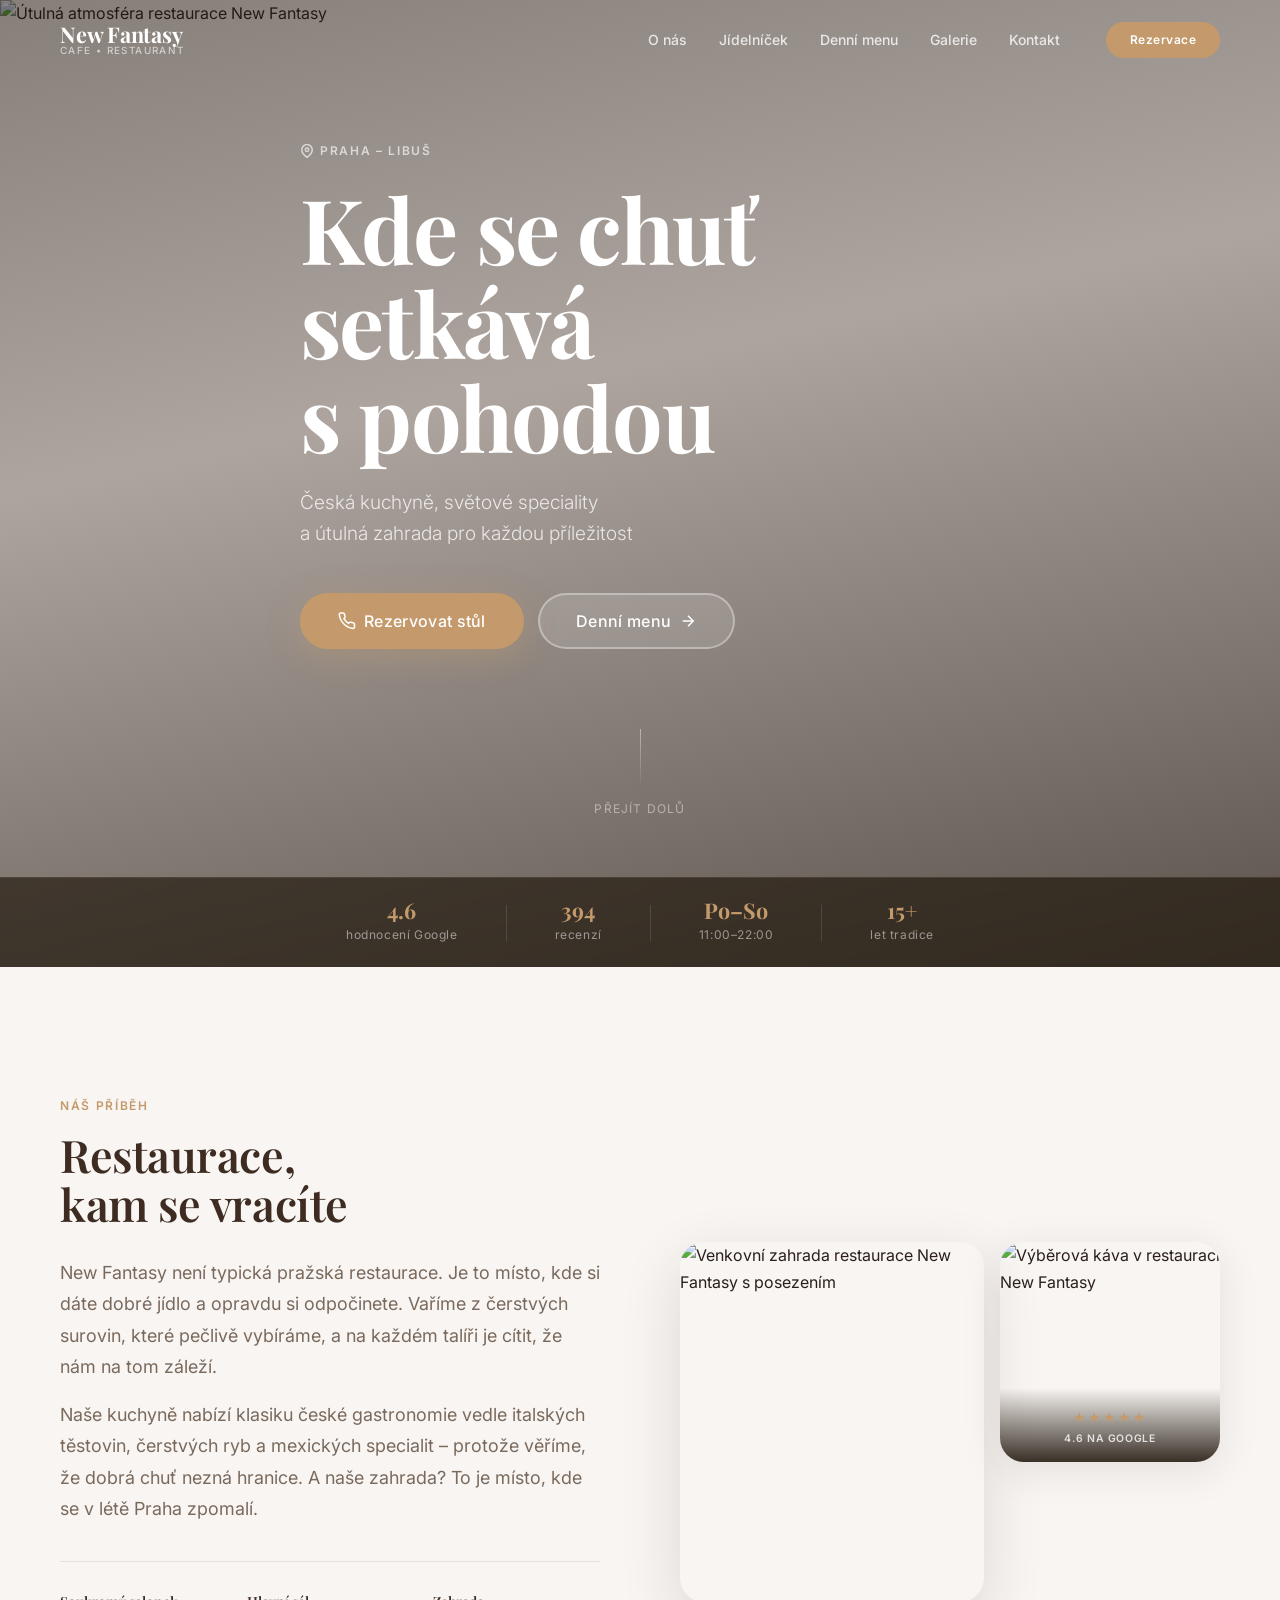
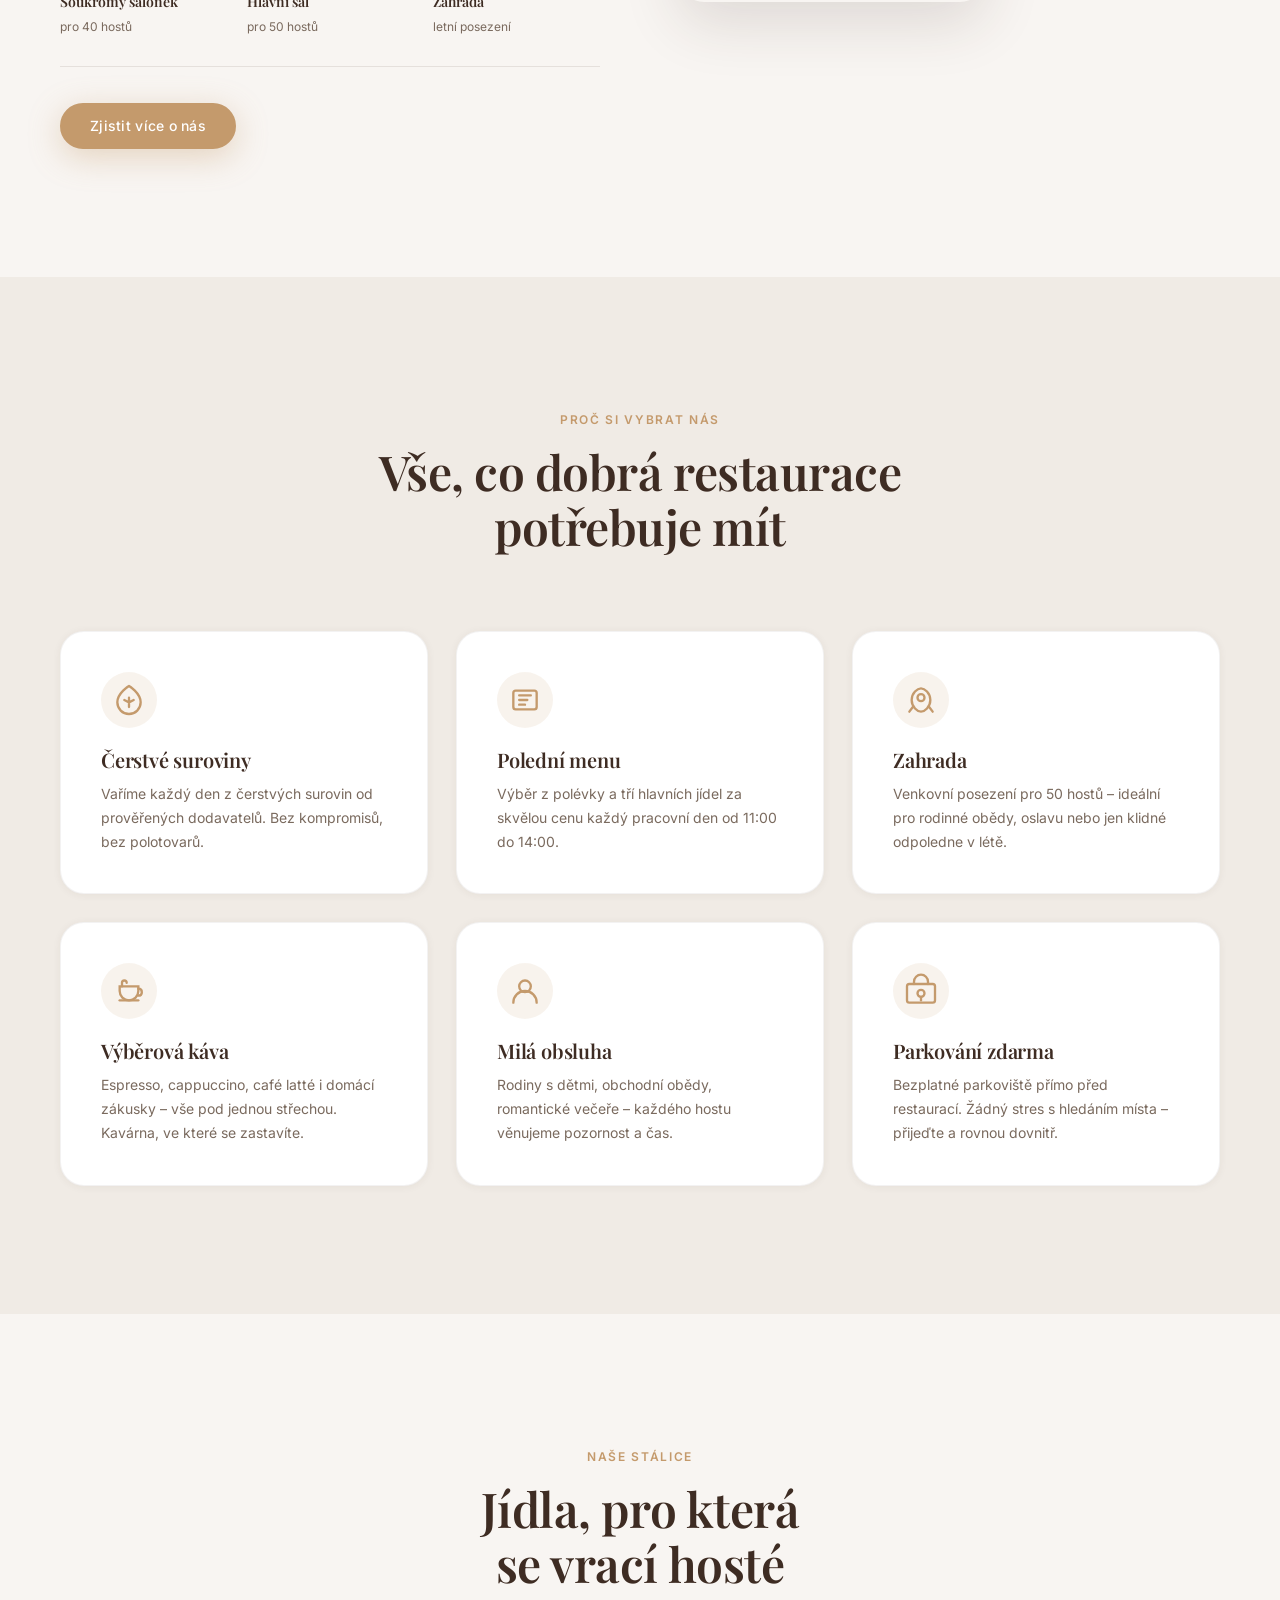
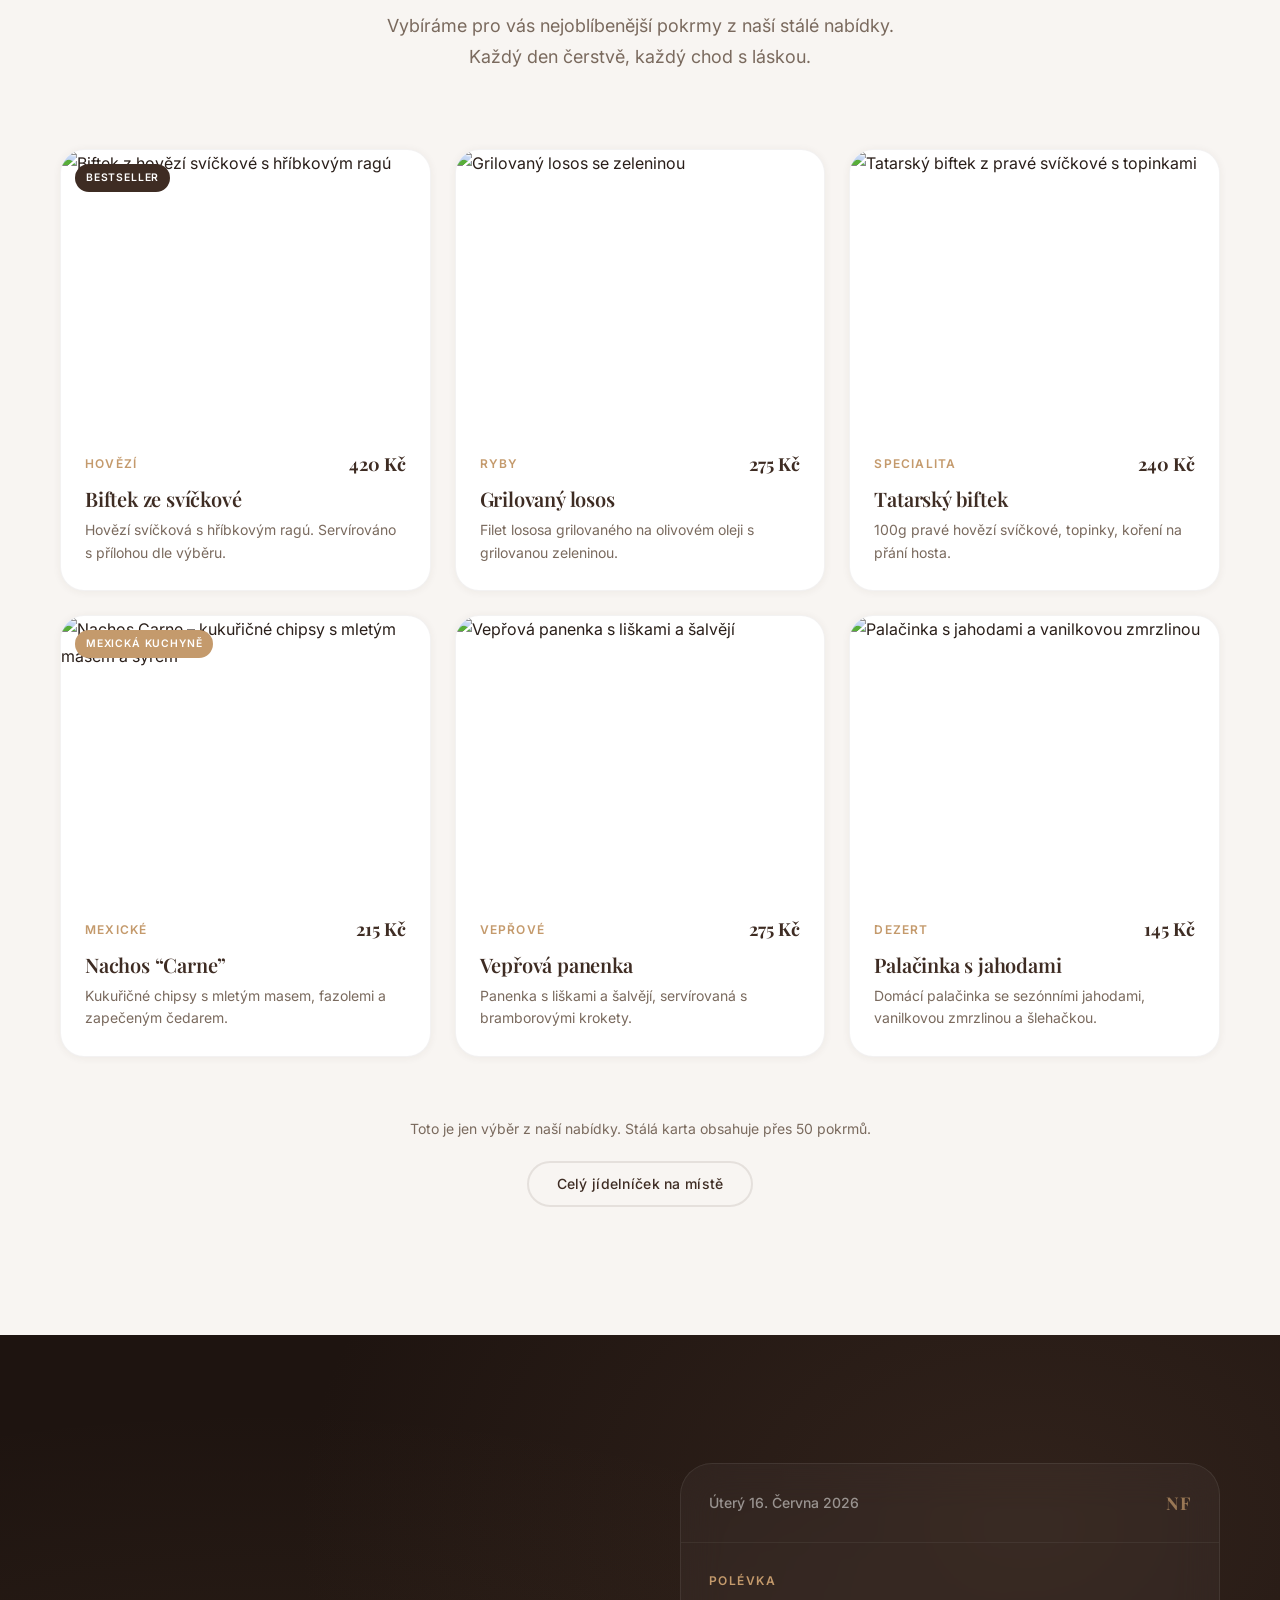
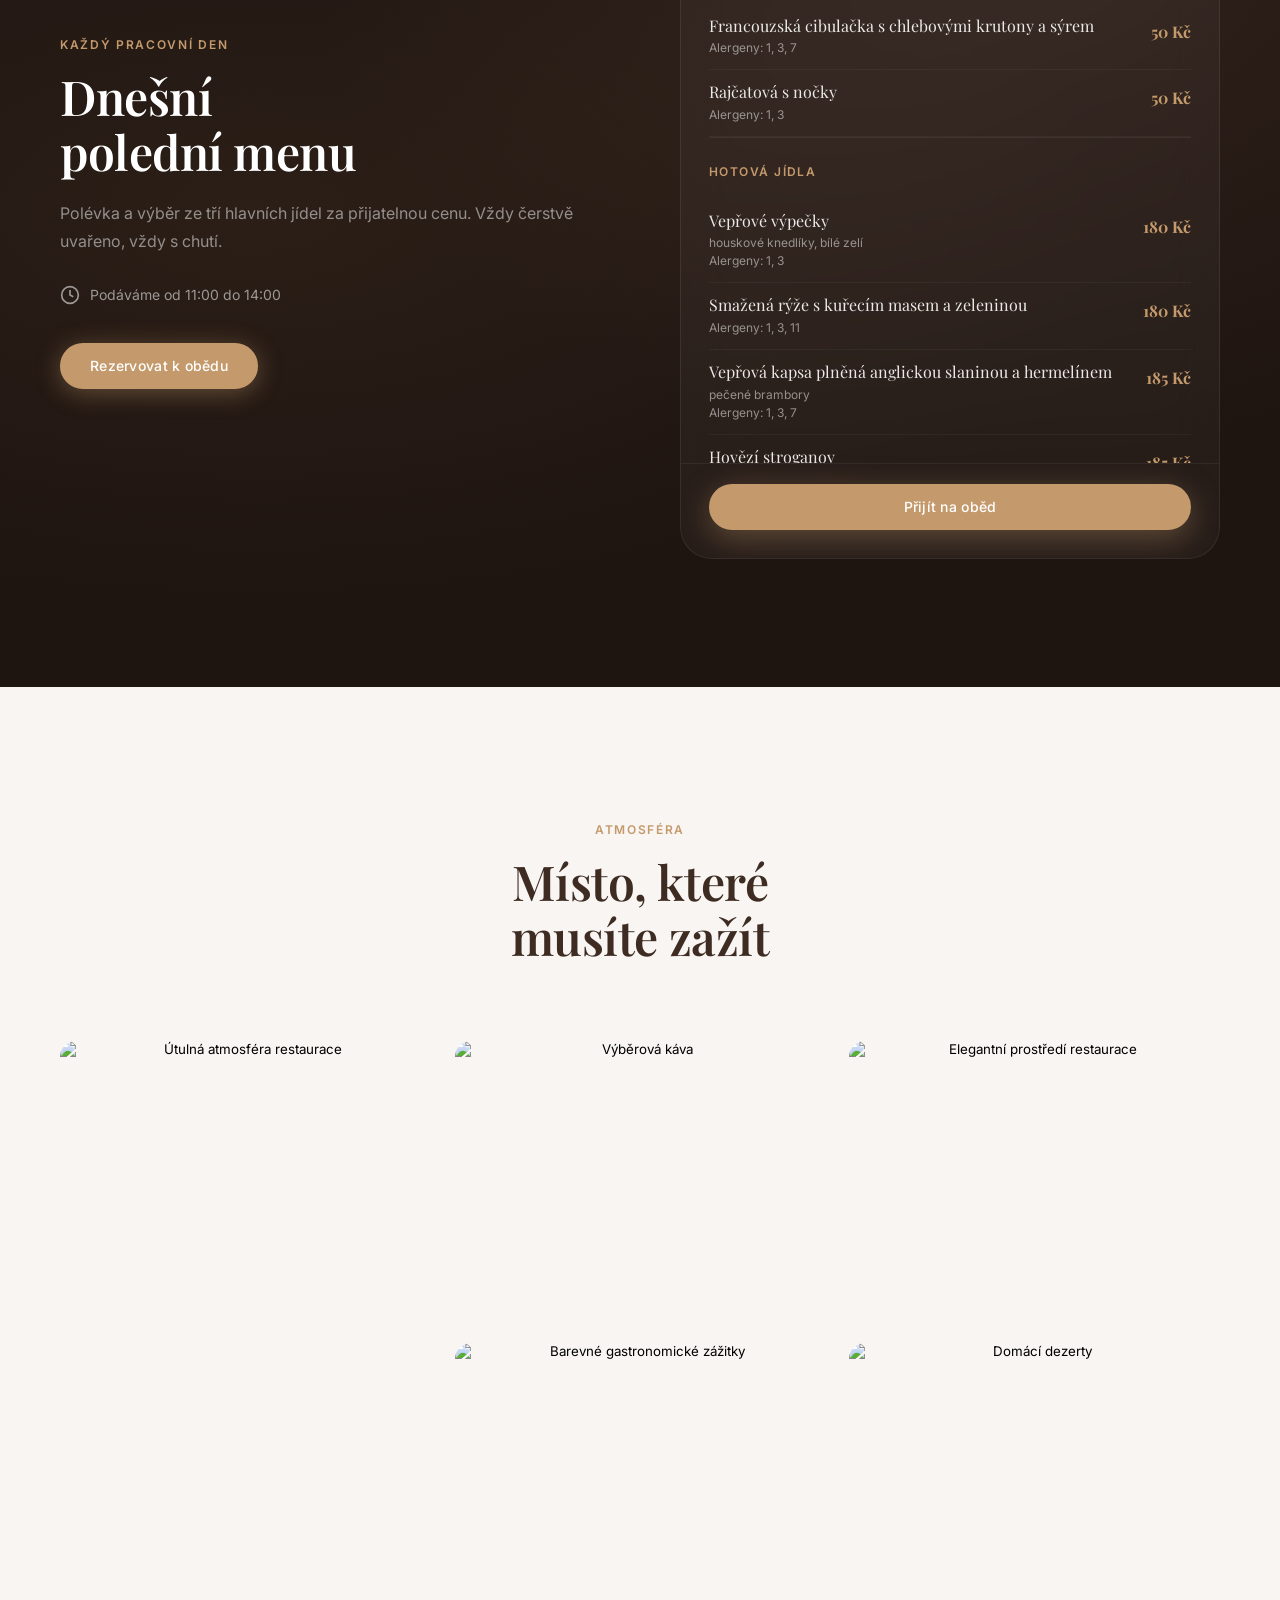
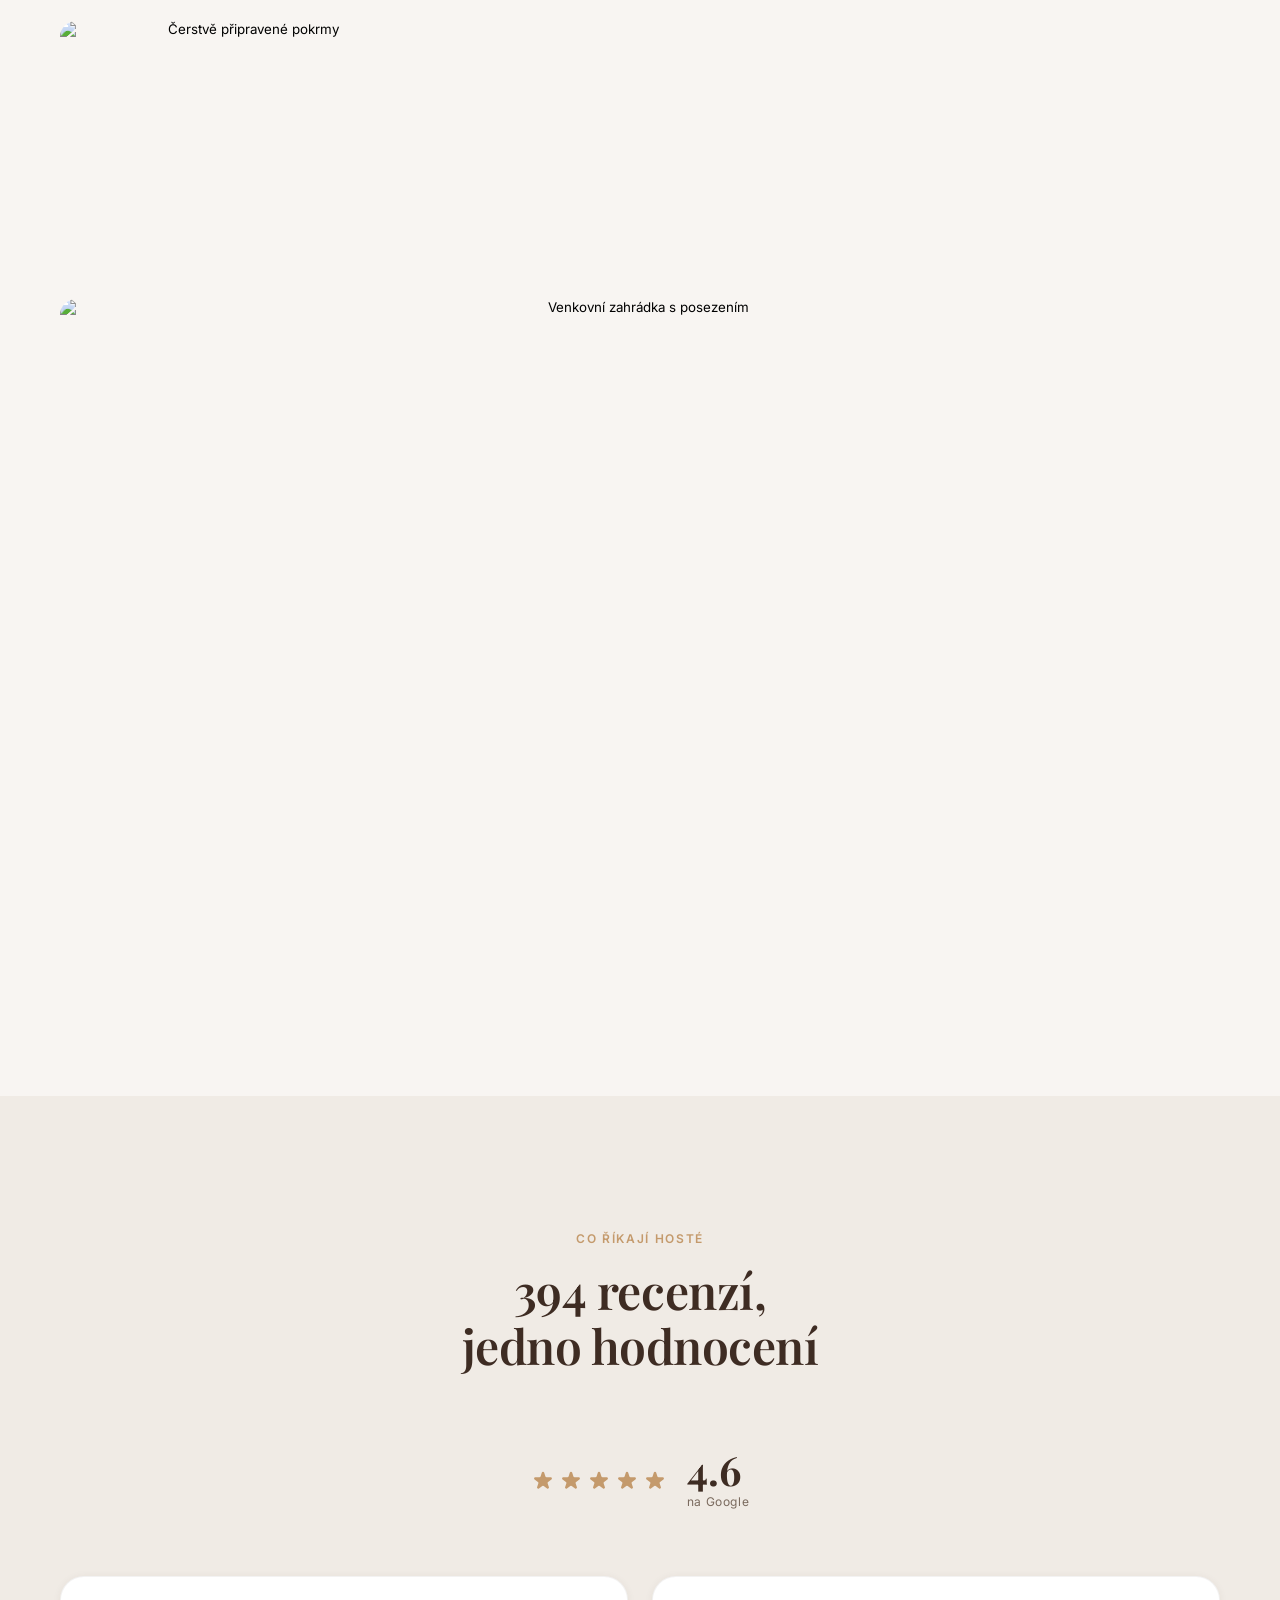
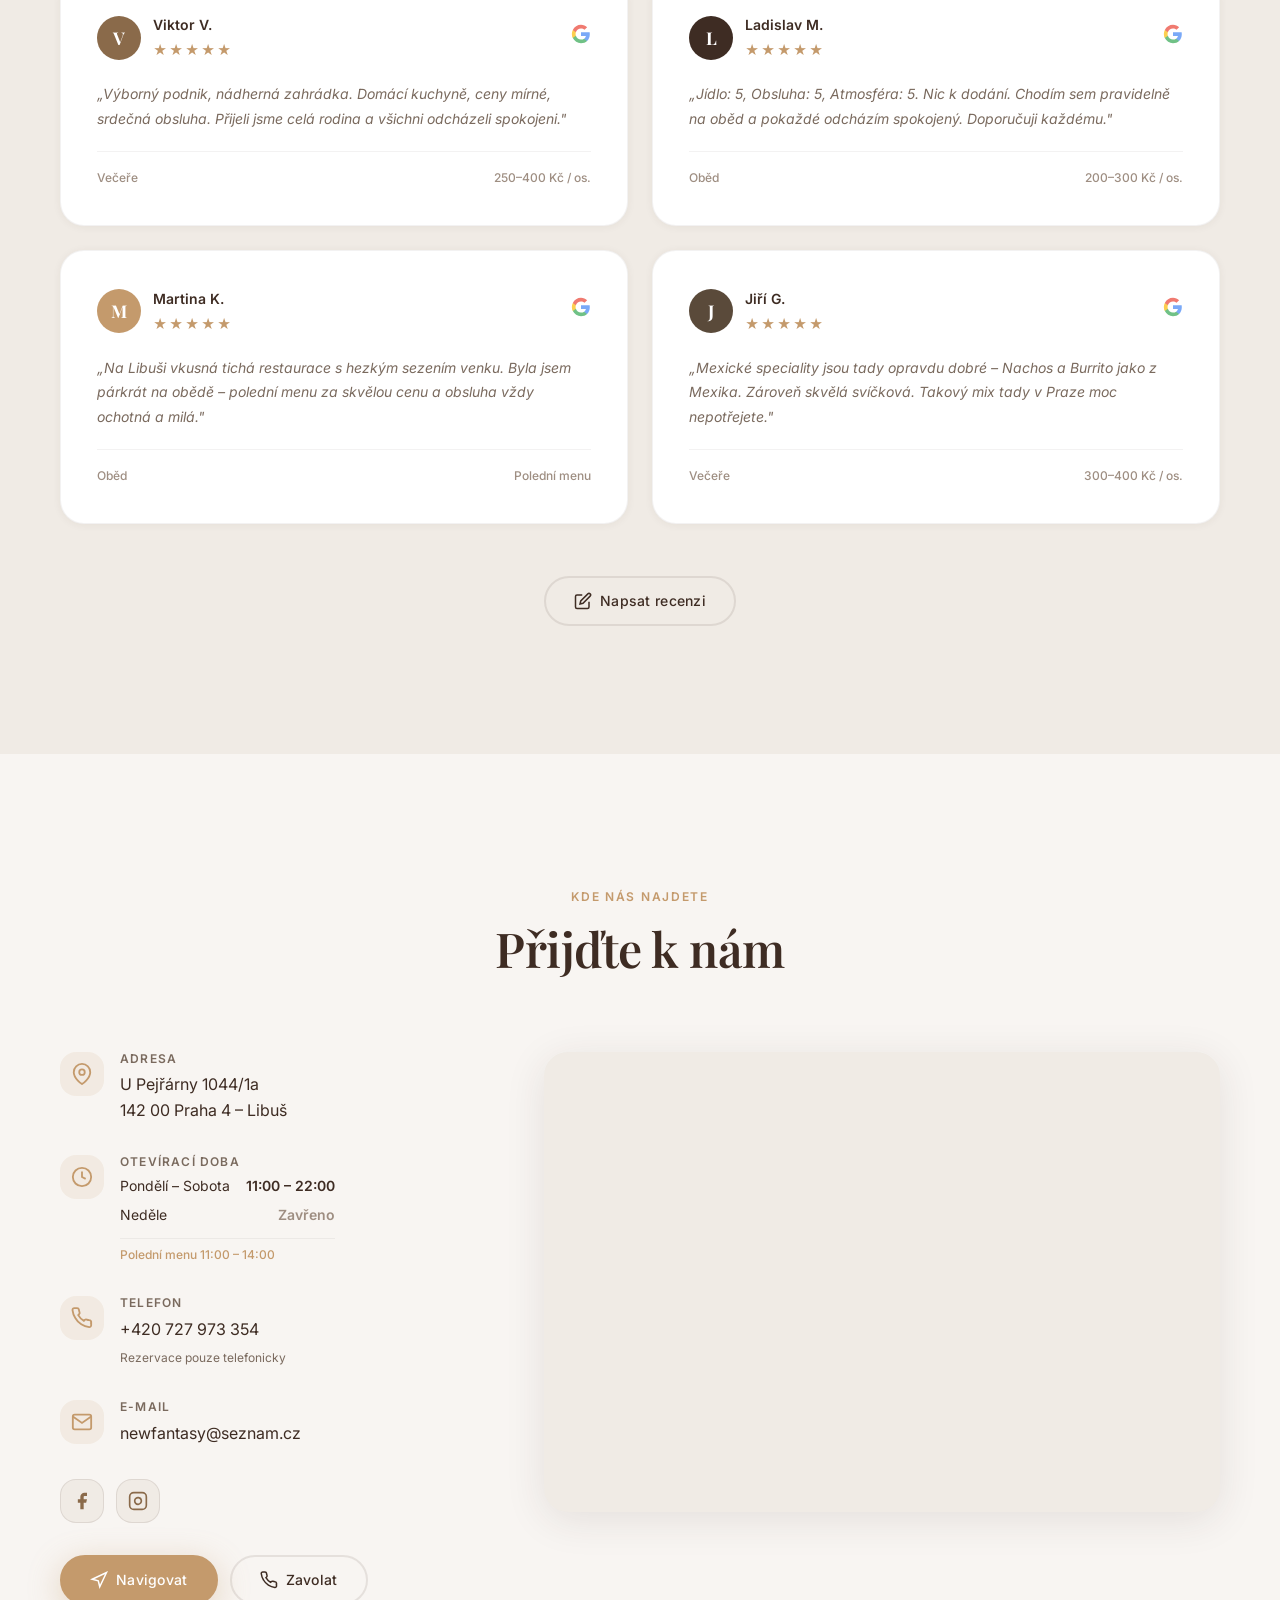
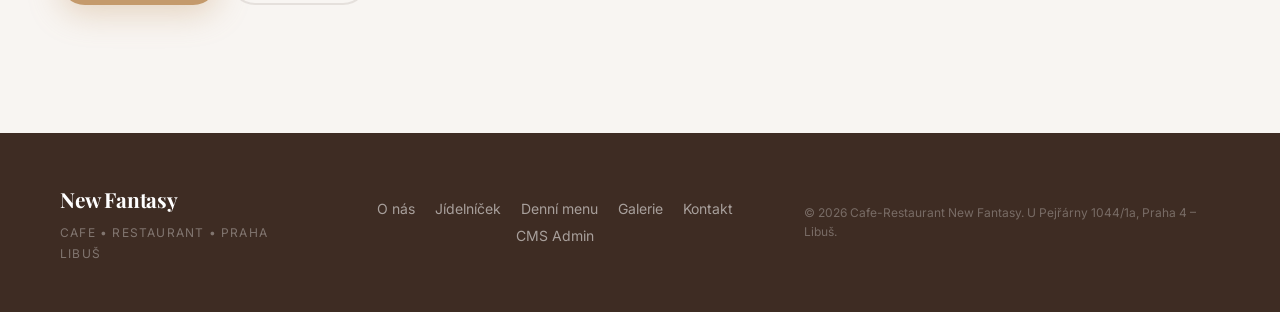
==== commit 9059ba88: "Fix menu not loading on deployed site Root causes: 1. JS was cached 24h (max-age=86400) so browsers " ====
--- a/index.html
+++ b/index.html
@@ -963,6 +963,20 @@
 
 
   <!-- JavaScript -->
-  <script src="/js/main.js" defer></script>
+  <script src="/js/main.js?v=2" defer></script>
+
+  <!-- Netlify Identity – intercepts invite/recovery links on the main page -->
+  <script src="https://identity.netlify.com/v1/netlify-identity-widget.js"></script>
+  <script>
+    if (window.netlifyIdentity) {
+      window.netlifyIdentity.on('init', function(user) {
+        if (!user) {
+          window.netlifyIdentity.on('login', function() {
+            document.location.href = '/admin/';
+          });
+        }
+      });
+    }
+  </script>
 </body>
 </html>
--- a/css/style.css
+++ b/css/style.css
@@ -1180,6 +1180,22 @@
 
 .menu-card-body {
   padding: 28px;
+  max-height: 520px;
+  overflow-y: auto;
+  scrollbar-width: thin;
+  scrollbar-color: rgba(196,154,108,0.4) rgba(255,255,255,0.04);
+}
+
+.menu-card-body::-webkit-scrollbar {
+  width: 4px;
+}
+.menu-card-body::-webkit-scrollbar-track {
+  background: rgba(255,255,255,0.04);
+  border-radius: 2px;
+}
+.menu-card-body::-webkit-scrollbar-thumb {
+  background: rgba(196,154,108,0.45);
+  border-radius: 2px;
 }
 
 /* Loading skeleton */
